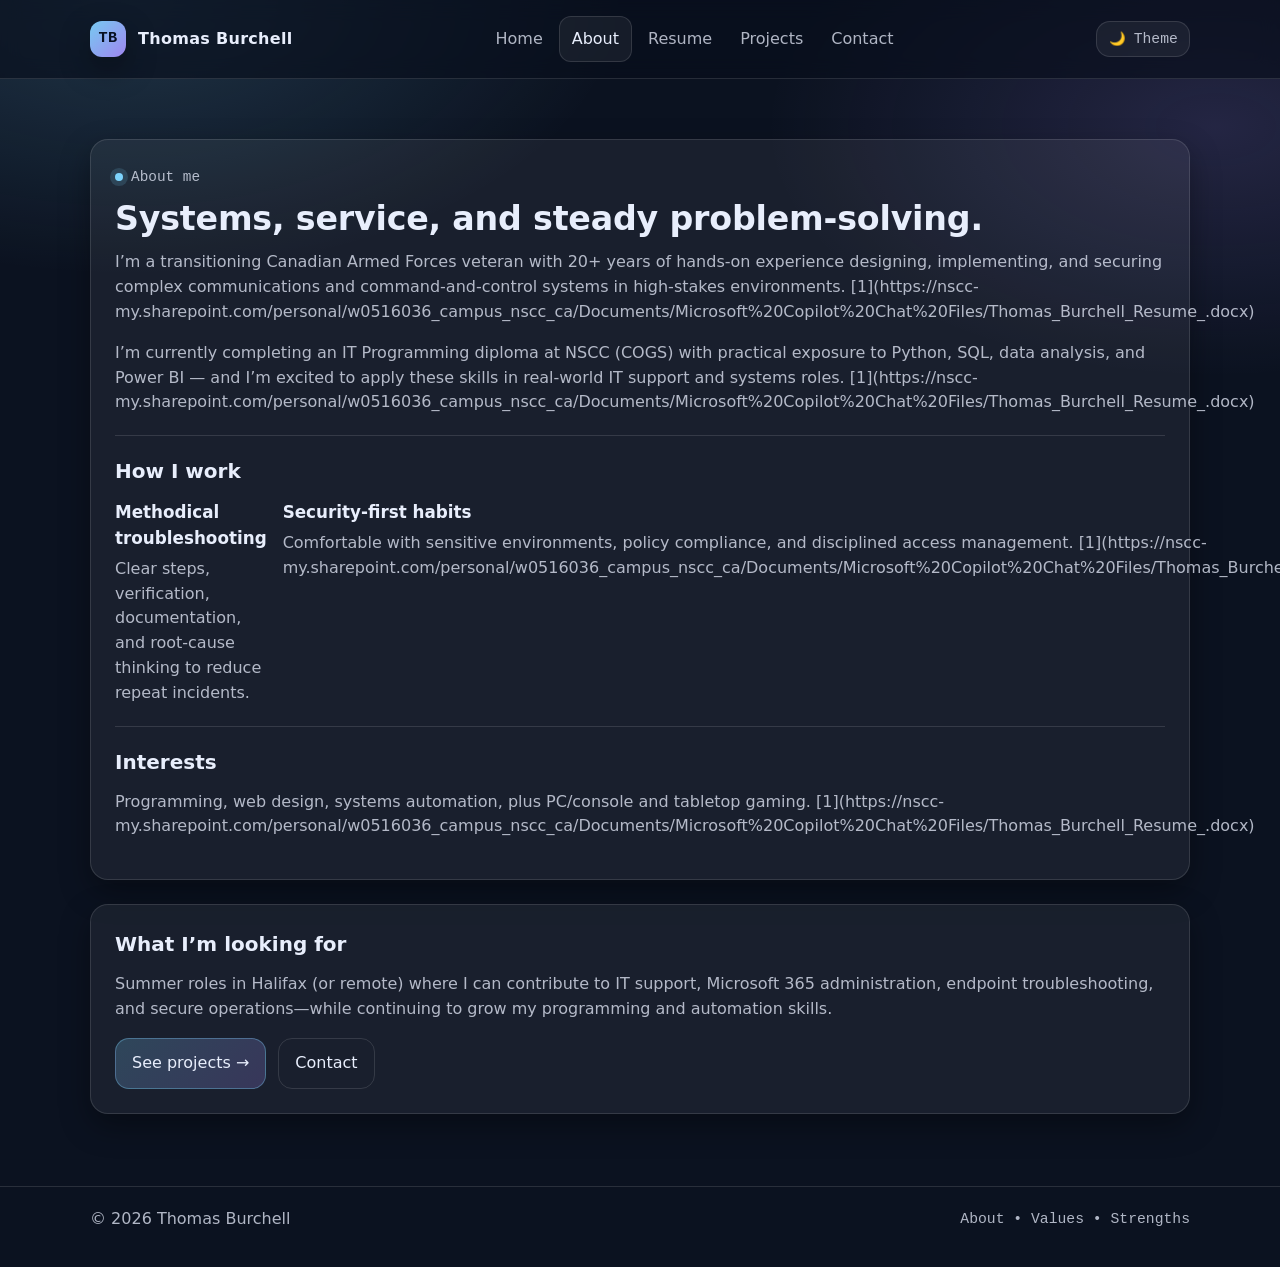
==== about.html @ 53259002 "Add files via upload" ====
<!doctype html>
<html lang="en" data-theme="dark">
<head>
  <meta charset="utf-8" />
  <meta name="viewport" content="width=device-width,initial-scale=1" />
  <title>About | Thomas Burchell</title>
  <meta name="description" content="About Thomas Burchell — military communications, systems integration, and IT programming." />
  <link rel="stylesheet" href="assets/css/styles.css" />
  <script defer src="assets/js/main.js"></script>
</head>

<body>
<a class="skip-link" href="#main">Skip to content</a>

<header class="site-header">
  <div class="container">
    <div class="navbar">
      <a class="brand" href="index.html">
        <span class="brand-badge">TB</span>
        <span>Thomas Burchell</span>
      </a>

      <nav class="nav-links" aria-label="Primary">
        <a href="index.html">Home</a>
        <a href="about.html" aria-current="page">About</a>
        <a href="resume.html">Resume</a>
        <a href="projects.html">Projects</a>
        <a href="contact.html">Contact</a>
      </nav>

      <div class="nav-actions">
        <button class="icon-btn" data-theme-toggle type="button" aria-label="Toggle theme">
          <span aria-hidden="true">🌙</span><span class="mini">Theme</span>
        </button>
        <button class="icon-btn hamburger" data-menu-toggle type="button" aria-expanded="false" aria-label="Open menu">
          ☰
        </button>
      </div>
    </div>

    <div class="mobile-menu" data-mobile-menu>
      <a href="index.html">Home</a>
      <a href="about.html" aria-current="page">About</a>
      <a href="resume.html">Resume</a>
      <a href="projects.html">Projects</a>
      <a href="contact.html">Contact</a>
    </div>
  </div>
</header>

<main id="main" class="container">
  <section class="card card-pad reveal">
    <div class="kicker"><span class="dot" aria-hidden="true"></span>About me</div>
    <h1>Systems, service, and steady problem‑solving.</h1>

    <p>
      I’m a transitioning Canadian Armed Forces veteran with 20+ years of hands‑on experience designing, implementing,
      and securing complex communications and command‑and‑control systems in high‑stakes environments. [1](https://nscc-my.sharepoint.com/personal/w0516036_campus_nscc_ca/Documents/Microsoft%20Copilot%20Chat%20Files/Thomas_Burchell_Resume_.docx)
    </p>

    <p>
      I’m currently completing an IT Programming diploma at NSCC (COGS) with practical exposure to Python, SQL,
      data analysis, and Power BI — and I’m excited to apply these skills in real-world IT support and systems roles. [1](https://nscc-my.sharepoint.com/personal/w0516036_campus_nscc_ca/Documents/Microsoft%20Copilot%20Chat%20Files/Thomas_Burchell_Resume_.docx)
    </p>

    <div class="hr"></div>

    <h2>How I work</h2>
    <div class="grid">
      <div class="feature">
        <h3>Methodical troubleshooting</h3>
        <p>Clear steps, verification, documentation, and root-cause thinking to reduce repeat incidents.</p>
      </div>
      <div class="feature">
        <h3>Security-first habits</h3>
        <p>Comfortable with sensitive environments, policy compliance, and disciplined access management. [1](https://nscc-my.sharepoint.com/personal/w0516036_campus_nscc_ca/Documents/Microsoft%20Copilot%20Chat%20Files/Thomas_Burchell_Resume_.docx)</p>
      </div>
      <div class="feature">
        <h3>User-centered communication</h3>
        <p>Plain-language explanations, expectations, and follow-through to build trust.</p>
      </div>
    </div>

    <div class="hr"></div>

    <h2>Interests</h2>
    <p>Programming, web design, systems automation, plus PC/console and tabletop gaming. [1](https://nscc-my.sharepoint.com/personal/w0516036_campus_nscc_ca/Documents/Microsoft%20Copilot%20Chat%20Files/Thomas_Burchell_Resume_.docx)</p>
  </section>

  <section class="card card-pad reveal">
    <h2>What I’m looking for</h2>
    <p>
      Summer roles in Halifax (or remote) where I can contribute to IT support, Microsoft 365 administration,
      endpoint troubleshooting, and secure operations—while continuing to grow my programming and automation skills.
    </p>
    <div class="btn-row">
      <a class="btn primary" href="projects.html">See projects →</a>
      <a class="btn" href="contact.html">Contact</a>
    </div>
  </section>
</main>

<footer class="site-footer">
  <div class="container">
    <div class="footer-row">
      <span>© <span data-year></span> Thomas Burchell</span>
      <span class="mini">About • Values • Strengths</span>
    </div>
  </div>
</footer>
</body>
</html>
---- assets/css/styles.css ----
/* =========================
   Thomas Burchell Portfolio
   Minimal / Professional
   ========================= */

:root{
  --bg: #0b1220;
  --card: rgba(255,255,255,0.06);
  --text: #e8eefc;
  --muted: rgba(232,238,252,0.75);
  --brand: #7dd3fc; /* sky */
  --brand2: #a78bfa; /* violet */
  --border: rgba(255,255,255,0.12);
  --shadow: 0 12px 30px rgba(0,0,0,0.35);
  --radius: 18px;
  --max: 1100px;
  --mono: ui-monospace, SFMono-Regular, Menlo, Monaco, Consolas, "Liberation Mono", "Courier New", monospace;
  --sans: ui-sans-serif, system-ui, -apple-system, Segoe UI, Roboto, Helvetica, Arial, "Apple Color Emoji","Segoe UI Emoji";
}

:root[data-theme="light"]{
  --bg: #f6f7fb;
  --card: rgba(20, 32, 54, 0.04);
  --text: #0b1220;
  --muted: rgba(11,18,32,0.7);
  --brand: #0284c7;
  --brand2: #6d28d9;
  --border: rgba(11,18,32,0.12);
  --shadow: 0 12px 30px rgba(11,18,32,0.12);
}

*{ box-sizing: border-box; }
html{ scroll-behavior: smooth; }
body{
  margin: 0;
  font-family: var(--sans);
  color: var(--text);
  background:
    radial-gradient(900px 500px at 10% 0%, rgba(125,211,252,0.18), transparent 55%),
    radial-gradient(900px 500px at 95% 10%, rgba(167,139,250,0.16), transparent 50%),
    var(--bg);
  line-height: 1.55;
}

/* Layout */
.container{
  width: min(var(--max), calc(100% - 2rem));
  margin: 0 auto;
}
main{ padding: 2.25rem 0 3rem; }
section{ margin: 1.5rem 0; }

a{ color: inherit; text-decoration: none; }
a:hover{ text-decoration: underline; text-underline-offset: 4px; }

.skip-link{
  position: absolute;
  left: -999px; top: 0;
  padding: .75rem 1rem;
  background: var(--brand);
  color: #001018;
  border-radius: 12px;
  z-index: 9999;
}
.skip-link:focus{ left: 1rem; top: 1rem; }

/* Header / Nav */
.site-header{
  position: sticky;
  top: 0;
  z-index: 50;
  border-bottom: 1px solid var(--border);
  background: rgba(9, 14, 28, 0.65);
  backdrop-filter: blur(10px);
}
:root[data-theme="light"] .site-header{
  background: rgba(246,247,251,0.72);
}

.navbar{
  display:flex;
  align-items:center;
  justify-content:space-between;
  padding: 1rem 0;
  gap: 1rem;
}
.brand{
  display:flex;
  align-items:center;
  gap:.75rem;
  font-weight: 750;
  letter-spacing: 0.3px;
}
.brand-badge{
  width: 36px; height: 36px;
  border-radius: 12px;
  display:grid; place-items:center;
  background: linear-gradient(135deg, rgba(125,211,252,0.95), rgba(167,139,250,0.95));
  color: #071022;
  box-shadow: var(--shadow);
  font-family: var(--mono);
  font-size: .95rem;
}

.nav-actions{
  display:flex;
  align-items:center;
  gap:.5rem;
}

.nav-links{
  display:flex;
  align-items:center;
  gap: .25rem;
  flex-wrap: wrap;
}
.nav-links a{
  padding: .6rem .75rem;
  border-radius: 12px;
  color: var(--muted);
}
.nav-links a[aria-current="page"]{
  color: var(--text);
  background: var(--card);
  border: 1px solid var(--border);
  text-decoration: none;
}

.icon-btn{
  border: 1px solid var(--border);
  background: var(--card);
  color: var(--text);
  padding: .55rem .7rem;
  border-radius: 14px;
  cursor: pointer;
  display:flex;
  align-items:center;
  gap:.5rem;
}
.icon-btn:hover{ filter: brightness(1.06); }
.icon-btn:focus{ outline: 2px solid var(--brand); outline-offset: 2px; }

.hamburger{
  display:none;
  padding:.55rem .7rem;
}

.mobile-menu{
  display:none;
  padding: 0 0 1rem;
}
.mobile-menu a{
  display:block;
  padding: .8rem 0;
  color: var(--muted);
  border-top: 1px dashed var(--border);
}
.mobile-menu a[aria-current="page"]{ color: var(--text); }

/* Hero */
.hero{
  display:grid;
  grid-template-columns: 1.2fr 0.8fr;
  gap: 1.5rem;
  align-items: start;
  margin-top: 1.25rem;
}
@media (max-width: 900px){
  .hero{ grid-template-columns: 1fr; }
}
.card{
  border: 1px solid var(--border);
  background: var(--card);
  border-radius: var(--radius);
  box-shadow: var(--shadow);
}
.card-pad{ padding: 1.5rem; }

.kicker{
  display:inline-flex;
  gap:.5rem;
  align-items:center;
  color: var(--muted);
  font-family: var(--mono);
  font-size: .9rem;
  margin-bottom: .75rem;
}
.kicker .dot{
  width: 8px; height: 8px;
  border-radius: 999px;
  background: var(--brand);
  box-shadow: 0 0 0 5px rgba(125,211,252,0.15);
}

h1{
  margin: 0 0 .75rem;
  font-size: clamp(1.8rem, 2.6vw, 2.6rem);
  line-height: 1.15;
  letter-spacing: -0.2px;
}
h2{
  margin: 0 0 .75rem;
  font-size: 1.25rem;
}
p{ margin: 0 0 1rem; color: var(--muted); }

.btn-row{
  display:flex;
  flex-wrap: wrap;
  gap:.75rem;
  margin-top: 1rem;
}
.btn{
  display:inline-flex;
  align-items:center;
  gap:.5rem;
  padding: .75rem 1rem;
  border-radius: 14px;
  border: 1px solid var(--border);
  background: transparent;
  color: var(--text);
}
.btn.primary{
  background: linear-gradient(135deg, rgba(125,211,252,0.22), rgba(167,139,250,0.22));
  border-color: rgba(125,211,252,0.35);
}
.btn:hover{ filter: brightness(1.07); text-decoration: none; }
.btn:focus{ outline: 2px solid var(--brand); outline-offset: 2px; }

.pills{
  display:flex;
  flex-wrap: wrap;
  gap:.5rem;
  margin-top: 1rem;
}
.pill{
  padding: .35rem .65rem;
  border-radius: 999px;
  border: 1px solid var(--border);
  background: rgba(0,0,0,0.10);
  color: var(--muted);
  font-size: .9rem;
}
:root[data-theme="light"] .pill{ background: rgba(11,18,32,0.04); }

/* Lists / feature grid */
.grid{
  display:grid;
  grid-template-columns: repeat(3, 1fr);
  gap: 1rem;
}
@media (max-width: 900px){
  .grid{ grid-template-columns: 1fr; }
}
.feature h3{
  margin: 0 0 .35rem;
  font-size: 1.05rem;
}
.feature p{ margin: 0; }

.hr{
  height:1px;
  background: var(--border);
  margin: 1.25rem 0;
}

/* Resume */
.resume-header{
  display:flex;
  flex-wrap: wrap;
  justify-content: space-between;
  gap: 1rem;
  align-items: flex-start;
}
.mini{
  color: var(--muted);
  font-family: var(--mono);
  font-size: .92rem;
}
.timeline{
  display:grid;
  gap: 1rem;
  margin-top: 1rem;
}
.item{
  padding: 1rem;
  border: 1px solid var(--border);
  border-radius: 16px;
  background: rgba(0,0,0,0.08);
}
:root[data-theme="light"] .item{ background: rgba(11,18,32,0.03); }
.item .top{
  display:flex;
  flex-wrap: wrap;
  justify-content: space-between;
  gap:.75rem;
  align-items: baseline;
}
.item .role{ font-weight: 700; }
.item .org{ color: var(--muted); }
.item ul{
  margin: .65rem 0 0 1.2rem;
  color: var(--muted);
}
.item li{ margin: .3rem 0; }

.kv{
  display:grid;
  grid-template-columns: 1fr 1fr;
  gap: 1rem;
}
@media (max-width: 900px){
  .kv{ grid-template-columns: 1fr; }
}

.taglist{
  display:flex;
  flex-wrap:wrap;
  gap:.5rem;
}
.tag{
  border: 1px solid var(--border);
  padding: .35rem .6rem;
  border-radius: 999px;
  color: var(--muted);
  font-size: .9rem;
}

/* Projects */
.filters{
  display:flex;
  flex-wrap: wrap;
  gap:.5rem;
  margin: .75rem 0 0;
}
.filter{
  border: 1px solid var(--border);
  background: transparent;
  color: var(--muted);
  padding: .5rem .75rem;
  border-radius: 999px;
  cursor:pointer;
}
.filter[aria-pressed="true"]{
  color: var(--text);
  border-color: rgba(125,211,252,0.45);
  background: linear-gradient(135deg, rgba(125,211,252,0.18), rgba(167,139,250,0.18));
}
.project-grid{
  display:grid;
  grid-template-columns: repeat(2, 1fr);
  gap: 1rem;
  margin-top: 1rem;
}
@media (max-width: 900px){
  .project-grid{ grid-template-columns: 1fr; }
}
.project h3{ margin: 0 0 .4rem; }
.project .meta{
  display:flex;
  flex-wrap: wrap;
  gap:.5rem;
  margin-top: .75rem;
}

/* Contact */
.contact-grid{
  display:grid;
  grid-template-columns: 1fr 1fr;
  gap: 1rem;
}
@media (max-width: 900px){
  .contact-grid{ grid-template-columns: 1fr; }
}
.field{
  display:grid;
  gap:.35rem;
  margin-bottom: .8rem;
}
label{ color: var(--muted); font-size: .95rem; }
input, textarea{
  width: 100%;
  padding: .75rem .85rem;
  border-radius: 14px;
  border: 1px solid var(--border);
  background: rgba(0,0,0,0.10);
  color: var(--text);
  font: inherit;
}
:root[data-theme="light"] input,
:root[data-theme="light"] textarea{
  background: rgba(11,18,32,0.03);
}
textarea{ min-height: 130px; resize: vertical; }

.notice{
  color: var(--muted);
  font-size: .95rem;
  margin-top: .5rem;
}

/* Footer */
.site-footer{
  border-top: 1px solid var(--border);
  padding: 1.25rem 0 2.25rem;
  color: var(--muted);
}
.footer-row{
  display:flex;
  flex-wrap: wrap;
  gap: 1rem;
  justify-content: space-between;
  align-items: center;
}

/* Subtle reveal animation */
.reveal{
  opacity: 0;
  transform: translateY(10px);
  transition: opacity .6s ease, transform .6s ease;
}
.reveal.is-visible{
  opacity: 1;
  transform: translateY(0);
}

/* Print styles for resume */
@media print{
  .site-header, .site-footer, .btn-row, .filters, .icon-btn, .hamburger, .mobile-menu{
    display: none !important;
  }
  body{ background: white; color: #0b1220; }
  .card{ box-shadow: none; border: 1px solid #ddd; }
  a{ text-decoration: none; color: #0b1220; }
}
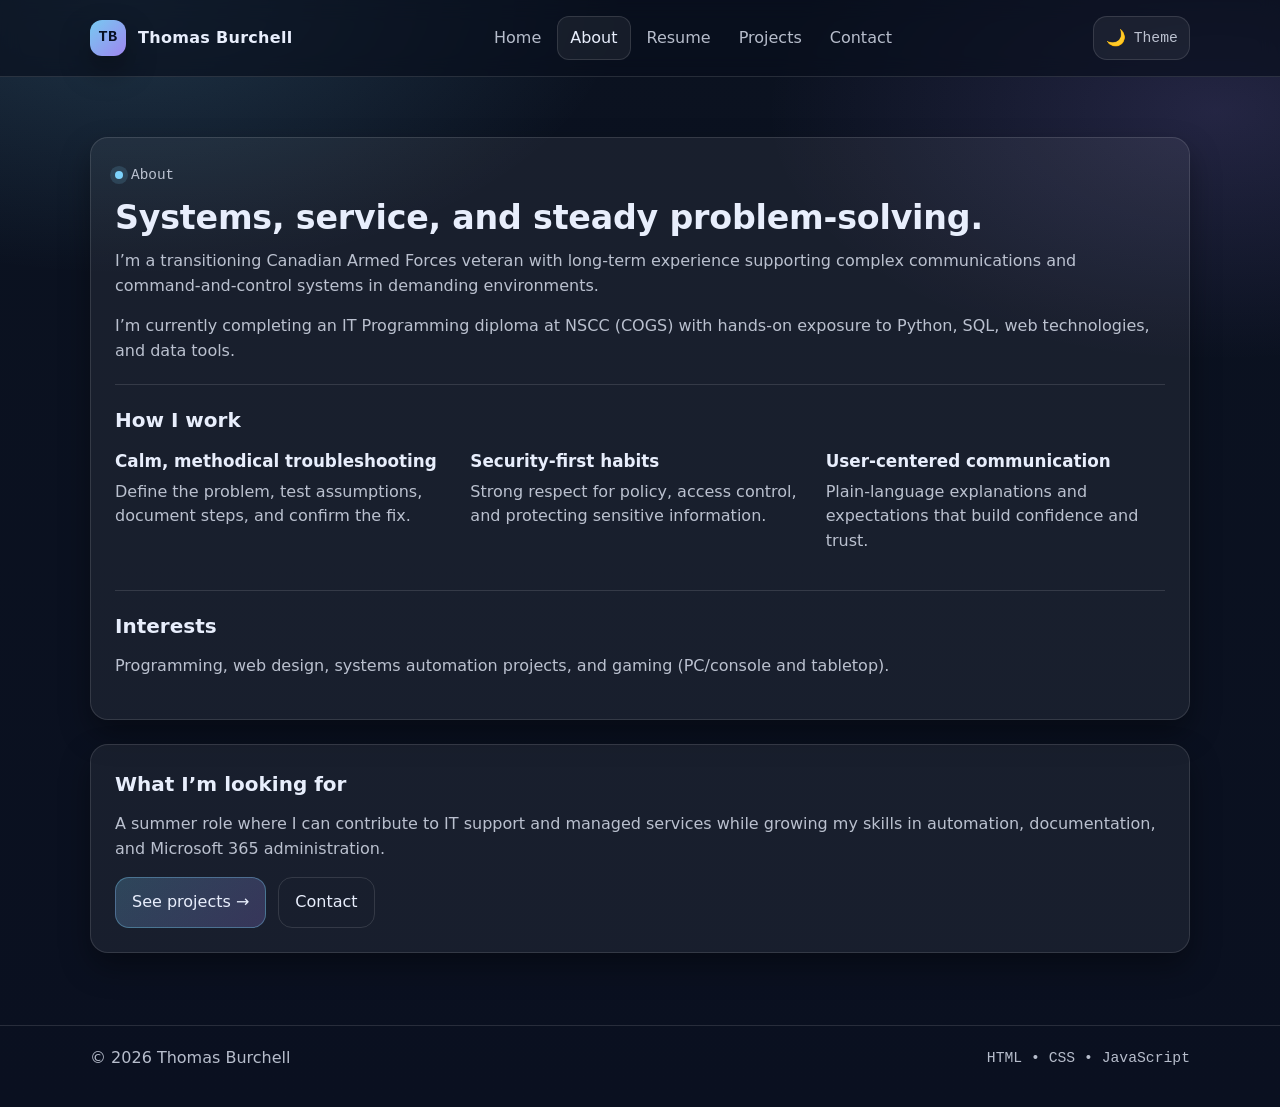
==== commit 059d1c87: "Add files via upload" ====
--- a/about.html
+++ b/about.html
@@ -1,113 +1,108 @@
-
-<!doctype html>
-<html lang="en" data-theme="dark">
-<head>
-  <meta charset="utf-8" />
-  <meta name="viewport" content="width=device-width,initial-scale=1" />
-  <title>About | Thomas Burchell</title>
-  <meta name="description" content="About Thomas Burchell — military communications, systems integration, and IT programming." />
-  <link rel="stylesheet" href="assets/css/styles.css" />
-  <script defer src="assets/js/main.js"></script>
-</head>
-
-<body>
-<a class="skip-link" href="#main">Skip to content</a>
-
-<header class="site-header">
-  <div class="container">
-    <div class="navbar">
-      <a class="brand" href="index.html">
-        <span class="brand-badge">TB</span>
-        <span>Thomas Burchell</span>
-      </a>
-
-      <nav class="nav-links" aria-label="Primary">
-        <a href="index.html">Home</a>
-        <a href="about.html" aria-current="page">About</a>
-        <a href="resume.html">Resume</a>
-        <a href="projects.html">Projects</a>
-        <a href="contact.html">Contact</a>
-      </nav>
-
-      <div class="nav-actions">
-        <button class="icon-btn" data-theme-toggle type="button" aria-label="Toggle theme">
-          <span aria-hidden="true">🌙</span><span class="mini">Theme</span>
-        </button>
-        <button class="icon-btn hamburger" data-menu-toggle type="button" aria-expanded="false" aria-label="Open menu">
-          ☰
-        </button>
-      </div>
-    </div>
-
-    <div class="mobile-menu" data-mobile-menu>
-      <a href="index.html">Home</a>
-      <a href="about.html" aria-current="page">About</a>
-      <a href="resume.html">Resume</a>
-      <a href="projects.html">Projects</a>
-      <a href="contact.html">Contact</a>
-    </div>
-  </div>
-</header>
-
-<main id="main" class="container">
-  <section class="card card-pad reveal">
-    <div class="kicker"><span class="dot" aria-hidden="true"></span>About me</div>
-    <h1>Systems, service, and steady problem‑solving.</h1>
-
-    <p>
-      I’m a transitioning Canadian Armed Forces veteran with 20+ years of hands‑on experience designing, implementing,
-      and securing complex communications and command‑and‑control systems in high‑stakes environments. [1](https://nscc-my.sharepoint.com/personal/w0516036_campus_nscc_ca/Documents/Microsoft%20Copilot%20Chat%20Files/Thomas_Burchell_Resume_.docx)
-    </p>
-
-    <p>
-      I’m currently completing an IT Programming diploma at NSCC (COGS) with practical exposure to Python, SQL,
-      data analysis, and Power BI — and I’m excited to apply these skills in real-world IT support and systems roles. [1](https://nscc-my.sharepoint.com/personal/w0516036_campus_nscc_ca/Documents/Microsoft%20Copilot%20Chat%20Files/Thomas_Burchell_Resume_.docx)
-    </p>
-
-    <div class="hr"></div>
-
-    <h2>How I work</h2>
-    <div class="grid">
-      <div class="feature">
-        <h3>Methodical troubleshooting</h3>
-        <p>Clear steps, verification, documentation, and root-cause thinking to reduce repeat incidents.</p>
-      </div>
-      <div class="feature">
-        <h3>Security-first habits</h3>
-        <p>Comfortable with sensitive environments, policy compliance, and disciplined access management. [1](https://nscc-my.sharepoint.com/personal/w0516036_campus_nscc_ca/Documents/Microsoft%20Copilot%20Chat%20Files/Thomas_Burchell_Resume_.docx)</p>
-      </div>
-      <div class="feature">
-        <h3>User-centered communication</h3>
-        <p>Plain-language explanations, expectations, and follow-through to build trust.</p>
-      </div>
-    </div>
-
-    <div class="hr"></div>
-
-    <h2>Interests</h2>
-    <p>Programming, web design, systems automation, plus PC/console and tabletop gaming. [1](https://nscc-my.sharepoint.com/personal/w0516036_campus_nscc_ca/Documents/Microsoft%20Copilot%20Chat%20Files/Thomas_Burchell_Resume_.docx)</p>
-  </section>
-
-  <section class="card card-pad reveal">
-    <h2>What I’m looking for</h2>
-    <p>
-      Summer roles in Halifax (or remote) where I can contribute to IT support, Microsoft 365 administration,
-      endpoint troubleshooting, and secure operations—while continuing to grow my programming and automation skills.
-    </p>
-    <div class="btn-row">
-      <a class="btn primary" href="projects.html">See projects →</a>
-      <a class="btn" href="contact.html">Contact</a>
-    </div>
-  </section>
-</main>
-
-<footer class="site-footer">
-  <div class="container">
-    <div class="footer-row">
-      <span>© <span data-year></span> Thomas Burchell</span>
-      <span class="mini">About • Values • Strengths</span>
-    </div>
-  </div>
-</footer>
-</body>
-</html>
+<!doctype html>
+<html lang="en" data-theme="dark">
+<head>
+  <meta charset="utf-8" />
+  <meta name="viewport" content="width=device-width,initial-scale=1" />
+  <title>About | Thomas Burchell</title>
+  <meta name="description" content="About Thomas Burchell — background, strengths, and interests." />
+  <link rel="stylesheet" href="assets/css/styles.css" />
+  <script defer src="assets/js/main.js"></script>
+</head>
+<body>
+  <a class="skip-link" href="#main">Skip to content</a>
+<header class="site-header">
+  <div class="container">
+    <div class="navbar">
+      <a class="brand" href="index.html" aria-label="Go to home">
+        <span class="brand-badge">TB</span>
+        <span>Thomas Burchell</span>
+      </a>
+
+      <nav class="nav-links" aria-label="Primary">
+        <a data-nav href="index.html">Home</a>
+        <a data-nav href="about.html">About</a>
+        <a data-nav href="resume.html">Resume</a>
+        <a data-nav href="projects.html">Projects</a>
+        <a data-nav href="contact.html">Contact</a>
+      </nav>
+
+      <div class="nav-actions">
+        <button class="icon-btn" data-theme-toggle type="button" aria-label="Toggle theme">
+          <span data-theme-icon aria-hidden="true">🌙</span><span class="mini">Theme</span>
+        </button>
+        <button class="icon-btn hamburger" data-menu-toggle type="button" aria-expanded="false" aria-label="Open menu">☰</button>
+      </div>
+    </div>
+
+    <div class="mobile-menu" data-mobile-menu>
+      <a data-nav href="index.html">Home</a>
+      <a data-nav href="about.html">About</a>
+      <a data-nav href="resume.html">Resume</a>
+      <a data-nav href="projects.html">Projects</a>
+      <a data-nav href="contact.html">Contact</a>
+    </div>
+  </div>
+</header>
+
+<main id="main" class="container">
+  <section class="card card-pad reveal">
+    <div class="kicker"><span class="dot" aria-hidden="true"></span>About</div>
+    <h1>Systems, service, and steady problem‑solving.</h1>
+
+    <p>
+      I’m a transitioning Canadian Armed Forces veteran with long-term experience supporting complex communications
+      and command-and-control systems in demanding environments.
+    </p>
+
+    <p>
+      I’m currently completing an IT Programming diploma at NSCC (COGS) with hands-on exposure to Python, SQL,
+      web technologies, and data tools.
+    </p>
+
+    <div class="hr"></div>
+
+    <h2>How I work</h2>
+    <div class="grid">
+      <div>
+        <h3>Calm, methodical troubleshooting</h3>
+        <p>Define the problem, test assumptions, document steps, and confirm the fix.</p>
+      </div>
+      <div>
+        <h3>Security-first habits</h3>
+        <p>Strong respect for policy, access control, and protecting sensitive information.</p>
+      </div>
+      <div>
+        <h3>User-centered communication</h3>
+        <p>Plain-language explanations and expectations that build confidence and trust.</p>
+      </div>
+    </div>
+
+    <div class="hr"></div>
+
+    <h2>Interests</h2>
+    <p>Programming, web design, systems automation projects, and gaming (PC/console and tabletop).</p>
+  </section>
+
+  <section class="card card-pad reveal">
+    <h2>What I’m looking for</h2>
+    <p>
+      A summer role where I can contribute to IT support and managed services while growing my skills in automation,
+      documentation, and Microsoft 365 administration.
+    </p>
+    <div class="btn-row">
+      <a class="btn primary" href="projects.html">See projects →</a>
+      <a class="btn" href="contact.html">Contact</a>
+    </div>
+  </section>
+</main>
+
+<footer class="site-footer">
+  <div class="container">
+    <div class="footer-row">
+      <span>© <span data-year></span> Thomas Burchell</span>
+      <span class="mini">HTML • CSS • JavaScript</span>
+    </div>
+  </div>
+</footer>
+</body>
+</html>
--- a/assets/css/styles.css
+++ b/assets/css/styles.css
@@ -1,436 +1,329 @@
-
-/* =========================
-   Thomas Burchell Portfolio
-   Minimal / Professional
-   ========================= */
-
-:root{
-  --bg: #0b1220;
-  --card: rgba(255,255,255,0.06);
-  --text: #e8eefc;
-  --muted: rgba(232,238,252,0.75);
-  --brand: #7dd3fc; /* sky */
-  --brand2: #a78bfa; /* violet */
-  --border: rgba(255,255,255,0.12);
-  --shadow: 0 12px 30px rgba(0,0,0,0.35);
-  --radius: 18px;
-  --max: 1100px;
-  --mono: ui-monospace, SFMono-Regular, Menlo, Monaco, Consolas, "Liberation Mono", "Courier New", monospace;
-  --sans: ui-sans-serif, system-ui, -apple-system, Segoe UI, Roboto, Helvetica, Arial, "Apple Color Emoji","Segoe UI Emoji";
-}
-
-:root[data-theme="light"]{
-  --bg: #f6f7fb;
-  --card: rgba(20, 32, 54, 0.04);
-  --text: #0b1220;
-  --muted: rgba(11,18,32,0.7);
-  --brand: #0284c7;
-  --brand2: #6d28d9;
-  --border: rgba(11,18,32,0.12);
-  --shadow: 0 12px 30px rgba(11,18,32,0.12);
-}
-
-*{ box-sizing: border-box; }
-html{ scroll-behavior: smooth; }
-body{
-  margin: 0;
-  font-family: var(--sans);
-  color: var(--text);
-  background:
-    radial-gradient(900px 500px at 10% 0%, rgba(125,211,252,0.18), transparent 55%),
-    radial-gradient(900px 500px at 95% 10%, rgba(167,139,250,0.16), transparent 50%),
-    var(--bg);
-  line-height: 1.55;
-}
-
-/* Layout */
-.container{
-  width: min(var(--max), calc(100% - 2rem));
-  margin: 0 auto;
-}
-main{ padding: 2.25rem 0 3rem; }
-section{ margin: 1.5rem 0; }
-
-a{ color: inherit; text-decoration: none; }
-a:hover{ text-decoration: underline; text-underline-offset: 4px; }
-
-.skip-link{
-  position: absolute;
-  left: -999px; top: 0;
-  padding: .75rem 1rem;
-  background: var(--brand);
-  color: #001018;
-  border-radius: 12px;
-  z-index: 9999;
-}
-.skip-link:focus{ left: 1rem; top: 1rem; }
-
-/* Header / Nav */
-.site-header{
-  position: sticky;
-  top: 0;
-  z-index: 50;
-  border-bottom: 1px solid var(--border);
-  background: rgba(9, 14, 28, 0.65);
-  backdrop-filter: blur(10px);
-}
-:root[data-theme="light"] .site-header{
-  background: rgba(246,247,251,0.72);
-}
-
-.navbar{
-  display:flex;
-  align-items:center;
-  justify-content:space-between;
-  padding: 1rem 0;
-  gap: 1rem;
-}
-.brand{
-  display:flex;
-  align-items:center;
-  gap:.75rem;
-  font-weight: 750;
-  letter-spacing: 0.3px;
-}
-.brand-badge{
-  width: 36px; height: 36px;
-  border-radius: 12px;
-  display:grid; place-items:center;
-  background: linear-gradient(135deg, rgba(125,211,252,0.95), rgba(167,139,250,0.95));
-  color: #071022;
-  box-shadow: var(--shadow);
-  font-family: var(--mono);
-  font-size: .95rem;
-}
-
-.nav-actions{
-  display:flex;
-  align-items:center;
-  gap:.5rem;
-}
-
-.nav-links{
-  display:flex;
-  align-items:center;
-  gap: .25rem;
-  flex-wrap: wrap;
-}
-.nav-links a{
-  padding: .6rem .75rem;
-  border-radius: 12px;
-  color: var(--muted);
-}
-.nav-links a[aria-current="page"]{
-  color: var(--text);
-  background: var(--card);
-  border: 1px solid var(--border);
-  text-decoration: none;
-}
-
-.icon-btn{
-  border: 1px solid var(--border);
-  background: var(--card);
-  color: var(--text);
-  padding: .55rem .7rem;
-  border-radius: 14px;
-  cursor: pointer;
-  display:flex;
-  align-items:center;
-  gap:.5rem;
-}
-.icon-btn:hover{ filter: brightness(1.06); }
-.icon-btn:focus{ outline: 2px solid var(--brand); outline-offset: 2px; }
-
-.hamburger{
-  display:none;
-  padding:.55rem .7rem;
-}
-
-.mobile-menu{
-  display:none;
-  padding: 0 0 1rem;
-}
-.mobile-menu a{
-  display:block;
-  padding: .8rem 0;
-  color: var(--muted);
-  border-top: 1px dashed var(--border);
-}
-.mobile-menu a[aria-current="page"]{ color: var(--text); }
-
-/* Hero */
-.hero{
-  display:grid;
-  grid-template-columns: 1.2fr 0.8fr;
-  gap: 1.5rem;
-  align-items: start;
-  margin-top: 1.25rem;
-}
-@media (max-width: 900px){
-  .hero{ grid-template-columns: 1fr; }
-}
-.card{
-  border: 1px solid var(--border);
-  background: var(--card);
-  border-radius: var(--radius);
-  box-shadow: var(--shadow);
-}
-.card-pad{ padding: 1.5rem; }
-
-.kicker{
-  display:inline-flex;
-  gap:.5rem;
-  align-items:center;
-  color: var(--muted);
-  font-family: var(--mono);
-  font-size: .9rem;
-  margin-bottom: .75rem;
-}
-.kicker .dot{
-  width: 8px; height: 8px;
-  border-radius: 999px;
-  background: var(--brand);
-  box-shadow: 0 0 0 5px rgba(125,211,252,0.15);
-}
-
-h1{
-  margin: 0 0 .75rem;
-  font-size: clamp(1.8rem, 2.6vw, 2.6rem);
-  line-height: 1.15;
-  letter-spacing: -0.2px;
-}
-h2{
-  margin: 0 0 .75rem;
-  font-size: 1.25rem;
-}
-p{ margin: 0 0 1rem; color: var(--muted); }
-
-.btn-row{
-  display:flex;
-  flex-wrap: wrap;
-  gap:.75rem;
-  margin-top: 1rem;
-}
-.btn{
-  display:inline-flex;
-  align-items:center;
-  gap:.5rem;
-  padding: .75rem 1rem;
-  border-radius: 14px;
-  border: 1px solid var(--border);
-  background: transparent;
-  color: var(--text);
-}
-.btn.primary{
-  background: linear-gradient(135deg, rgba(125,211,252,0.22), rgba(167,139,250,0.22));
-  border-color: rgba(125,211,252,0.35);
-}
-.btn:hover{ filter: brightness(1.07); text-decoration: none; }
-.btn:focus{ outline: 2px solid var(--brand); outline-offset: 2px; }
-
-.pills{
-  display:flex;
-  flex-wrap: wrap;
-  gap:.5rem;
-  margin-top: 1rem;
-}
-.pill{
-  padding: .35rem .65rem;
-  border-radius: 999px;
-  border: 1px solid var(--border);
-  background: rgba(0,0,0,0.10);
-  color: var(--muted);
-  font-size: .9rem;
-}
-:root[data-theme="light"] .pill{ background: rgba(11,18,32,0.04); }
-
-/* Lists / feature grid */
-.grid{
-  display:grid;
-  grid-template-columns: repeat(3, 1fr);
-  gap: 1rem;
-}
-@media (max-width: 900px){
-  .grid{ grid-template-columns: 1fr; }
-}
-.feature h3{
-  margin: 0 0 .35rem;
-  font-size: 1.05rem;
-}
-.feature p{ margin: 0; }
-
-.hr{
-  height:1px;
-  background: var(--border);
-  margin: 1.25rem 0;
-}
-
-/* Resume */
-.resume-header{
-  display:flex;
-  flex-wrap: wrap;
-  justify-content: space-between;
-  gap: 1rem;
-  align-items: flex-start;
-}
-.mini{
-  color: var(--muted);
-  font-family: var(--mono);
-  font-size: .92rem;
-}
-.timeline{
-  display:grid;
-  gap: 1rem;
-  margin-top: 1rem;
-}
-.item{
-  padding: 1rem;
-  border: 1px solid var(--border);
-  border-radius: 16px;
-  background: rgba(0,0,0,0.08);
-}
-:root[data-theme="light"] .item{ background: rgba(11,18,32,0.03); }
-.item .top{
-  display:flex;
-  flex-wrap: wrap;
-  justify-content: space-between;
-  gap:.75rem;
-  align-items: baseline;
-}
-.item .role{ font-weight: 700; }
-.item .org{ color: var(--muted); }
-.item ul{
-  margin: .65rem 0 0 1.2rem;
-  color: var(--muted);
-}
-.item li{ margin: .3rem 0; }
-
-.kv{
-  display:grid;
-  grid-template-columns: 1fr 1fr;
-  gap: 1rem;
-}
-@media (max-width: 900px){
-  .kv{ grid-template-columns: 1fr; }
-}
-
-.taglist{
-  display:flex;
-  flex-wrap:wrap;
-  gap:.5rem;
-}
-.tag{
-  border: 1px solid var(--border);
-  padding: .35rem .6rem;
-  border-radius: 999px;
-  color: var(--muted);
-  font-size: .9rem;
-}
-
-/* Projects */
-.filters{
-  display:flex;
-  flex-wrap: wrap;
-  gap:.5rem;
-  margin: .75rem 0 0;
-}
-.filter{
-  border: 1px solid var(--border);
-  background: transparent;
-  color: var(--muted);
-  padding: .5rem .75rem;
-  border-radius: 999px;
-  cursor:pointer;
-}
-.filter[aria-pressed="true"]{
-  color: var(--text);
-  border-color: rgba(125,211,252,0.45);
-  background: linear-gradient(135deg, rgba(125,211,252,0.18), rgba(167,139,250,0.18));
-}
-.project-grid{
-  display:grid;
-  grid-template-columns: repeat(2, 1fr);
-  gap: 1rem;
-  margin-top: 1rem;
-}
-@media (max-width: 900px){
-  .project-grid{ grid-template-columns: 1fr; }
-}
-.project h3{ margin: 0 0 .4rem; }
-.project .meta{
-  display:flex;
-  flex-wrap: wrap;
-  gap:.5rem;
-  margin-top: .75rem;
-}
-
-/* Contact */
-.contact-grid{
-  display:grid;
-  grid-template-columns: 1fr 1fr;
-  gap: 1rem;
-}
-@media (max-width: 900px){
-  .contact-grid{ grid-template-columns: 1fr; }
-}
-.field{
-  display:grid;
-  gap:.35rem;
-  margin-bottom: .8rem;
-}
-label{ color: var(--muted); font-size: .95rem; }
-input, textarea{
-  width: 100%;
-  padding: .75rem .85rem;
-  border-radius: 14px;
-  border: 1px solid var(--border);
-  background: rgba(0,0,0,0.10);
-  color: var(--text);
-  font: inherit;
-}
-:root[data-theme="light"] input,
-:root[data-theme="light"] textarea{
-  background: rgba(11,18,32,0.03);
-}
-textarea{ min-height: 130px; resize: vertical; }
-
-.notice{
-  color: var(--muted);
-  font-size: .95rem;
-  margin-top: .5rem;
-}
-
-/* Footer */
-.site-footer{
-  border-top: 1px solid var(--border);
-  padding: 1.25rem 0 2.25rem;
-  color: var(--muted);
-}
-.footer-row{
-  display:flex;
-  flex-wrap: wrap;
-  gap: 1rem;
-  justify-content: space-between;
-  align-items: center;
-}
-
-/* Subtle reveal animation */
-.reveal{
-  opacity: 0;
-  transform: translateY(10px);
-  transition: opacity .6s ease, transform .6s ease;
-}
-.reveal.is-visible{
-  opacity: 1;
-  transform: translateY(0);
-}
-
-/* Print styles for resume */
-@media print{
-  .site-header, .site-footer, .btn-row, .filters, .icon-btn, .hamburger, .mobile-menu{
-    display: none !important;
-  }
-  body{ background: white; color: #0b1220; }
-  .card{ box-shadow: none; border: 1px solid #ddd; }
-  a{ text-decoration: none; color: #0b1220; }
-}
+/* =====================================
+   Thomas Burchell — Portfolio
+   Clean, sleek, responsive (no horizontal scroll)
+   ===================================== */
+
+:root{
+  --bg: #0b1220;
+  --bg2: #0a1020;
+  --card: rgba(255,255,255,0.06);
+  --text: #e8eefc;
+  --muted: rgba(232,238,252,0.78);
+  --brand: #7dd3fc;   /* sky */
+  --brand2:#a78bfa;   /* violet */
+  --border: rgba(255,255,255,0.12);
+  --shadow: 0 14px 30px rgba(0,0,0,0.35);
+  --radius: 18px;
+  --max: 1100px;
+  --mono: ui-monospace, SFMono-Regular, Menlo, Monaco, Consolas, "Liberation Mono", "Courier New", monospace;
+  --sans: ui-sans-serif, system-ui, -apple-system, Segoe UI, Roboto, Helvetica, Arial, "Apple Color Emoji","Segoe UI Emoji";
+}
+
+:root[data-theme="light"]{
+  --bg: #f6f7fb;
+  --bg2:#ffffff;
+  --card: rgba(20, 32, 54, 0.04);
+  --text: #0b1220;
+  --muted: rgba(11,18,32,0.72);
+  --brand: #0284c7;
+  --brand2:#6d28d9;
+  --border: rgba(11,18,32,0.12);
+  --shadow: 0 14px 30px rgba(11,18,32,0.12);
+}
+
+*{ box-sizing: border-box; }
+html{ scroll-behavior:smooth; }
+body{
+  margin: 0;
+  font-family: var(--sans);
+  color: var(--text);
+  background:
+    radial-gradient(900px 500px at 10% 0%, rgba(125,211,252,0.18), transparent 55%),
+    radial-gradient(900px 500px at 95% 10%, rgba(167,139,250,0.16), transparent 50%),
+    linear-gradient(180deg, var(--bg), var(--bg2));
+  line-height: 1.55;
+  overflow-x: hidden; /* prevents horizontal scroll */
+}
+
+/* Prevent flex/grid children from overflowing */
+img, svg{ max-width: 100%; height: auto; }
+button, input, textarea{ font: inherit; }
+*{ min-width: 0; }
+
+.container{
+  width: min(var(--max), calc(100% - 2rem));
+  margin: 0 auto;
+}
+main{ padding: 2.25rem 0 3rem; }
+section{ margin: 1.5rem 0; }
+
+a{ color: inherit; text-decoration: none; }
+a:hover{ text-decoration: underline; text-underline-offset: 4px; }
+
+.skip-link{
+  position:absolute;
+  left:-999px; top: 0;
+  padding:.75rem 1rem;
+  background: var(--brand);
+  color:#001018;
+  border-radius: 12px;
+  z-index: 9999;
+}
+.skip-link:focus{ left: 1rem; top: 1rem; }
+
+/* Header / Nav */
+.site-header{
+  position: sticky;
+  top: 0;
+  z-index: 50;
+  border-bottom: 1px solid var(--border);
+  background: rgba(9, 14, 28, 0.65);
+  backdrop-filter: blur(10px);
+}
+:root[data-theme="light"] .site-header{ background: rgba(246,247,251,0.78); }
+
+.navbar{
+  display:flex;
+  align-items:center;
+  justify-content:space-between;
+  gap: 1rem;
+  padding: 1rem 0;
+}
+.brand{
+  display:flex;
+  align-items:center;
+  gap:.75rem;
+  font-weight: 800;
+  letter-spacing: .3px;
+  flex: 0 0 auto;
+}
+.brand-badge{
+  width: 36px; height: 36px;
+  border-radius: 12px;
+  display:grid; place-items:center;
+  background: linear-gradient(135deg, rgba(125,211,252,0.95), rgba(167,139,250,0.95));
+  color: #071022;
+  box-shadow: var(--shadow);
+  font-family: var(--mono);
+  font-size: .95rem;
+}
+
+.nav-links{
+  display:flex;
+  align-items:center;
+  gap: .25rem;
+  flex: 1 1 auto;
+  justify-content: center;
+  flex-wrap: wrap;
+}
+.nav-links a{
+  padding: .55rem .75rem;
+  border-radius: 12px;
+  color: var(--muted);
+  white-space: nowrap;
+}
+.nav-links a[aria-current="page"]{
+  color: var(--text);
+  background: var(--card);
+  border: 1px solid var(--border);
+  text-decoration: none;
+}
+
+.nav-actions{ display:flex; align-items:center; gap:.5rem; flex: 0 0 auto; }
+
+.icon-btn{
+  border: 1px solid var(--border);
+  background: var(--card);
+  color: var(--text);
+  padding: .55rem .7rem;
+  border-radius: 14px;
+  cursor: pointer;
+  display:flex;
+  align-items:center;
+  gap:.5rem;
+}
+.icon-btn:hover{ filter: brightness(1.06); }
+.icon-btn:focus{ outline: 2px solid var(--brand); outline-offset: 2px; }
+
+.hamburger{ display:none; }
+.mobile-menu{ display:none; padding: 0 0 1rem; }
+.mobile-menu a{
+  display:block;
+  padding: .85rem 0;
+  color: var(--muted);
+  border-top: 1px dashed var(--border);
+}
+.mobile-menu a[aria-current="page"]{ color: var(--text); }
+
+@media (max-width: 860px){
+  .nav-links{ display:none; }
+  .hamburger{ display:inline-flex; }
+}
+
+/* Cards / typography */
+.card{
+  border: 1px solid var(--border);
+  background: var(--card);
+  border-radius: var(--radius);
+  box-shadow: var(--shadow);
+}
+.card-pad{ padding: 1.5rem; }
+
+.kicker{
+  display:inline-flex;
+  gap:.5rem;
+  align-items:center;
+  color: var(--muted);
+  font-family: var(--mono);
+  font-size: .9rem;
+  margin-bottom: .75rem;
+}
+.kicker .dot{
+  width: 8px; height: 8px;
+  border-radius: 999px;
+  background: var(--brand);
+  box-shadow: 0 0 0 5px rgba(125,211,252,0.15);
+}
+
+h1{
+  margin: 0 0 .75rem;
+  font-size: clamp(1.8rem, 2.6vw, 2.6rem);
+  line-height: 1.15;
+  letter-spacing: -0.2px;
+}
+h2{ margin: 0 0 .75rem; font-size: 1.25rem; }
+h3{ margin: 0 0 .35rem; font-size: 1.05rem; }
+
+p{ margin: 0 0 1rem; color: var(--muted); }
+
+.hr{ height:1px; background: var(--border); margin: 1.25rem 0; }
+
+.btn-row{ display:flex; flex-wrap: wrap; gap:.75rem; margin-top: 1rem; }
+.btn{
+  display:inline-flex;
+  align-items:center;
+  gap:.5rem;
+  padding: .75rem 1rem;
+  border-radius: 14px;
+  border: 1px solid var(--border);
+  background: transparent;
+  color: var(--text);
+}
+.btn.primary{
+  background: linear-gradient(135deg, rgba(125,211,252,0.22), rgba(167,139,250,0.22));
+  border-color: rgba(125,211,252,0.35);
+}
+.btn:hover{ filter: brightness(1.07); text-decoration:none; }
+.btn:focus{ outline: 2px solid var(--brand); outline-offset: 2px; }
+
+.pills{ display:flex; flex-wrap: wrap; gap:.5rem; margin-top: 1rem; }
+.pill{
+  padding: .35rem .65rem;
+  border-radius: 999px;
+  border: 1px solid var(--border);
+  background: rgba(0,0,0,0.10);
+  color: var(--muted);
+  font-size: .9rem;
+}
+:root[data-theme="light"] .pill{ background: rgba(11,18,32,0.04); }
+
+/* Grids */
+.hero{
+  display:grid;
+  grid-template-columns: 1.2fr 0.8fr;
+  gap: 1.25rem;
+  align-items: start;
+  margin-top: 1.25rem;
+}
+@media (max-width: 900px){ .hero{ grid-template-columns: 1fr; } }
+
+.grid{
+  display:grid;
+  grid-template-columns: repeat(3, 1fr);
+  gap: 1rem;
+}
+@media (max-width: 900px){ .grid{ grid-template-columns: 1fr; } }
+
+/* Resume */
+.resume-header{
+  display:flex;
+  flex-wrap: wrap;
+  justify-content: space-between;
+  gap: 1rem;
+  align-items: flex-start;
+}
+.mini{ color: var(--muted); font-family: var(--mono); font-size: .92rem; }
+
+.timeline{ display:grid; gap: 1rem; margin-top: 1rem; }
+.item{
+  padding: 1rem;
+  border: 1px solid var(--border);
+  border-radius: 16px;
+  background: rgba(0,0,0,0.08);
+}
+:root[data-theme="light"] .item{ background: rgba(11,18,32,0.03); }
+.item .top{ display:flex; flex-wrap: wrap; justify-content: space-between; gap:.75rem; align-items: baseline; }
+.item .role{ font-weight: 750; }
+.item .org{ color: var(--muted); }
+.item ul{ margin: .65rem 0 0 1.2rem; color: var(--muted); }
+.item li{ margin: .3rem 0; }
+
+.kv{ display:grid; grid-template-columns: 1fr 1fr; gap: 1rem; }
+@media (max-width: 900px){ .kv{ grid-template-columns: 1fr; } }
+
+.taglist{ display:flex; flex-wrap:wrap; gap:.5rem; }
+.tag{ border: 1px solid var(--border); padding: .35rem .6rem; border-radius: 999px; color: var(--muted); font-size: .9rem; }
+
+/* Projects */
+.filters{ display:flex; flex-wrap: wrap; gap:.5rem; margin: .75rem 0 0; }
+.filter{
+  border: 1px solid var(--border);
+  background: transparent;
+  color: var(--muted);
+  padding: .5rem .75rem;
+  border-radius: 999px;
+  cursor:pointer;
+}
+.filter[aria-pressed="true"]{
+  color: var(--text);
+  border-color: rgba(125,211,252,0.45);
+  background: linear-gradient(135deg, rgba(125,211,252,0.18), rgba(167,139,250,0.18));
+}
+.project-grid{ display:grid; grid-template-columns: repeat(2, 1fr); gap: 1rem; margin-top: 1rem; }
+@media (max-width: 900px){ .project-grid{ grid-template-columns: 1fr; } }
+.project .meta{ display:flex; flex-wrap: wrap; gap:.5rem; margin-top: .75rem; }
+
+/* Contact */
+.contact-grid{ display:grid; grid-template-columns: 1fr 1fr; gap: 1rem; }
+@media (max-width: 900px){ .contact-grid{ grid-template-columns: 1fr; } }
+.field{ display:grid; gap:.35rem; margin-bottom: .8rem; }
+label{ color: var(--muted); font-size: .95rem; }
+input, textarea{
+  width: 100%;
+  padding: .75rem .85rem;
+  border-radius: 14px;
+  border: 1px solid var(--border);
+  background: rgba(0,0,0,0.10);
+  color: var(--text);
+}
+:root[data-theme="light"] input,
+:root[data-theme="light"] textarea{ background: rgba(11,18,32,0.03); }
+textarea{ min-height: 130px; resize: vertical; }
+
+.notice{ color: var(--muted); font-size: .95rem; margin-top: .5rem; }
+
+/* Footer */
+.site-footer{ border-top: 1px solid var(--border); padding: 1.25rem 0 2.25rem; color: var(--muted); }
+.footer-row{ display:flex; flex-wrap: wrap; gap: 1rem; justify-content: space-between; align-items: center; }
+
+/* Subtle reveal */
+.reveal{ opacity: 0; transform: translateY(10px); transition: opacity .6s ease, transform .6s ease; }
+.reveal.is-visible{ opacity: 1; transform: translateY(0); }
+
+/* Print (Resume) */
+@media print{
+  .site-header, .site-footer, .btn-row, .filters, .icon-btn, .hamburger, .mobile-menu{ display:none !important; }
+  body{ background: white; color: #0b1220; }
+  .card{ box-shadow: none; border: 1px solid #ddd; }
+  a{ text-decoration: none; color: #0b1220; }
+}
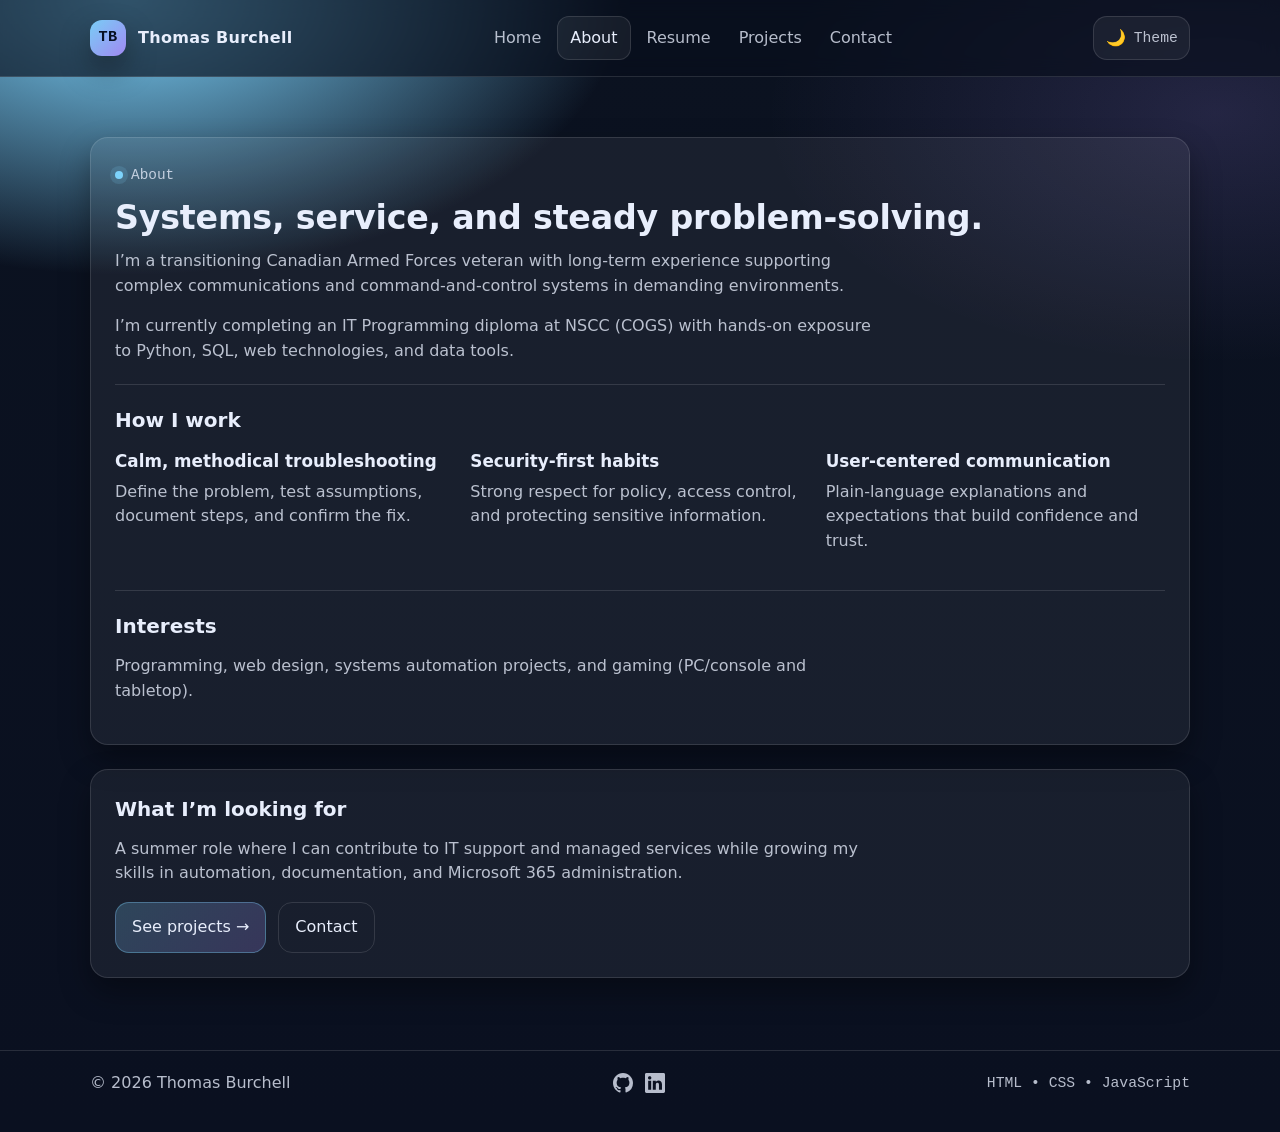
==== commit 9212cf75: "Add SEO meta tags, fix typos, update footers and CSS typography Co-authored-by: Anaxagorius <1885156" ====
--- a/about.html
+++ b/about.html
@@ -5,6 +5,25 @@
   <meta name="viewport" content="width=device-width,initial-scale=1" />
   <title>About | Thomas Burchell</title>
   <meta name="description" content="About Thomas Burchell — background, strengths, and interests." />
+  
+  <!-- Favicon -->
+  <link rel="icon" type="image/png" sizes="32x32" href="assets/images/favicon-32x32.png">
+  <link rel="icon" type="image/png" sizes="16x16" href="assets/images/favicon-16x16.png">
+  <link rel="apple-touch-icon" sizes="180x180" href="assets/images/apple-touch-icon.png">
+  
+  <!-- Open Graph (LinkedIn, Facebook) -->
+  <meta property="og:title" content="About | Thomas Burchell">
+  <meta property="og:description" content="CAF veteran and IT Programming student specializing in systems integration, security, and technical support.">
+  <meta property="og:image" content="https://anaxagorius.github.io/assets/images/og-preview.png">
+  <meta property="og:url" content="https://anaxagorius.github.io/about.html">
+  <meta property="og:type" content="website">
+  
+  <!-- Twitter Card -->
+  <meta name="twitter:card" content="summary_large_image">
+  <meta name="twitter:title" content="About | Thomas Burchell">
+  <meta name="twitter:description" content="CAF veteran and IT Programming student specializing in systems integration, security, and technical support.">
+  <meta name="twitter:image" content="https://anaxagorius.github.io/assets/images/og-preview.png">
+  
   <link rel="stylesheet" href="assets/css/styles.css" />
   <script defer src="assets/js/main.js"></script>
 </head>
@@ -100,6 +119,18 @@
   <div class="container">
     <div class="footer-row">
       <span>© <span data-year></span> Thomas Burchell</span>
+      <div style="display:flex;gap:.75rem;align-items:center;">
+        <a href="https://github.com/Anaxagorius" aria-label="GitHub" style="display:flex;align-items:center;">
+          <svg width="20" height="20" fill="currentColor" viewBox="0 0 16 16">
+            <path d="M8 0C3.58 0 0 3.58 0 8c0 3.54 2.29 6.53 5.47 7.59.4.07.55-.17.55-.38 0-.19-.01-.82-.01-1.49-2.01.37-2.53-.49-2.69-.94-.09-.23-.48-.94-.82-1.13-.28-.15-.68-.52-.01-.53.63-.01 1.08.58 1.23.82.72 1.21 1.87.87 2.33.66.07-.52.28-.87.51-1.07-1.78-.2-3.64-.89-3.64-3.95 0-.87.31-1.59.82-2.15-.08-.2-.36-1.02.08-2.12 0 0 .67-.21 2.2.82.64-.18 1.32-.27 2-.27.68 0 1.36.09 2 .27 1.53-1.04 2.2-.82 2.2-.82.44 1.1.16 1.92.08 2.12.51.56.82 1.27.82 2.15 0 3.07-1.87 3.75-3.65 3.95.29.25.54.73.54 1.48 0 1.07-.01 1.93-.01 2.2 0 .21.15.46.55.38A8.012 8.012 0 0 0 16 8c0-4.42-3.58-8-8-8z"/>
+          </svg>
+        </a>
+        <a href="https://www.linkedin.com/in/t-b-2252a82ab/" aria-label="LinkedIn" style="display:flex;align-items:center;">
+          <svg width="20" height="20" fill="currentColor" viewBox="0 0 16 16">
+            <path d="M0 1.146C0 .513.526 0 1.175 0h13.65C15.474 0 16 .513 16 1.146v13.708c0 .633-.526 1.146-1.175 1.146H1.175C.526 16 0 15.487 0 14.854V1.146zm4.943 12.248V6.169H2.542v7.225h2.401zm-1.2-8.212c.837 0 1.358-.554 1.358-1.248-.015-.709-.52-1.248-1.342-1.248-.822 0-1.359.54-1.359 1.248 0 .694.521 1.248 1.327 1.248h.016zm4.908 8.212V9.359c0-.216.016-.432.08-.586.173-.431.568-.878 1.232-.878.869 0 1.216.662 1.216 1.634v3.865h2.401V9.25c0-2.22-1.184-3.252-2.764-3.252-1.274 0-1.845.7-2.165 1.193v.025h-.016a5.54 5.54 0 0 1 .016-.025V6.169h-2.4c.03.678 0 7.225 0 7.225h2.4z"/>
+          </svg>
+        </a>
+      </div>
       <span class="mini">HTML • CSS • JavaScript</span>
     </div>
   </div>
--- a/assets/css/styles.css
+++ b/assets/css/styles.css
@@ -38,7 +38,7 @@
   font-family: var(--sans);
   color: var(--text);
   background:
-    radial-gradient(900px 500px at 10% 0%, rgba(125,211,252,0.18), transparent 55%),
+    radial-gradient(900px 500px at 10% 0%, rgba(125,211,252,3.18), transparent 55%),
     radial-gradient(900px 500px at 95% 10%, rgba(167,139,250,0.16), transparent 50%),
     linear-gradient(180deg, var(--bg), var(--bg2));
   line-height: 1.55;
@@ -190,11 +190,16 @@
   font-size: clamp(1.8rem, 2.6vw, 2.6rem);
   line-height: 1.15;
   letter-spacing: -0.2px;
+  max-width: 65ch; /* Improved readability */
 }
 h2{ margin: 0 0 .75rem; font-size: 1.25rem; }
 h3{ margin: 0 0 .35rem; font-size: 1.05rem; }
 
-p{ margin: 0 0 1rem; color: var(--muted); }
+p{ 
+  margin: 0 0 1rem; 
+  color: var(--muted);
+  max-width: 75ch; /* Better line length for body text */
+}
 
 .hr{ height:1px; background: var(--border); margin: 1.25rem 0; }
 
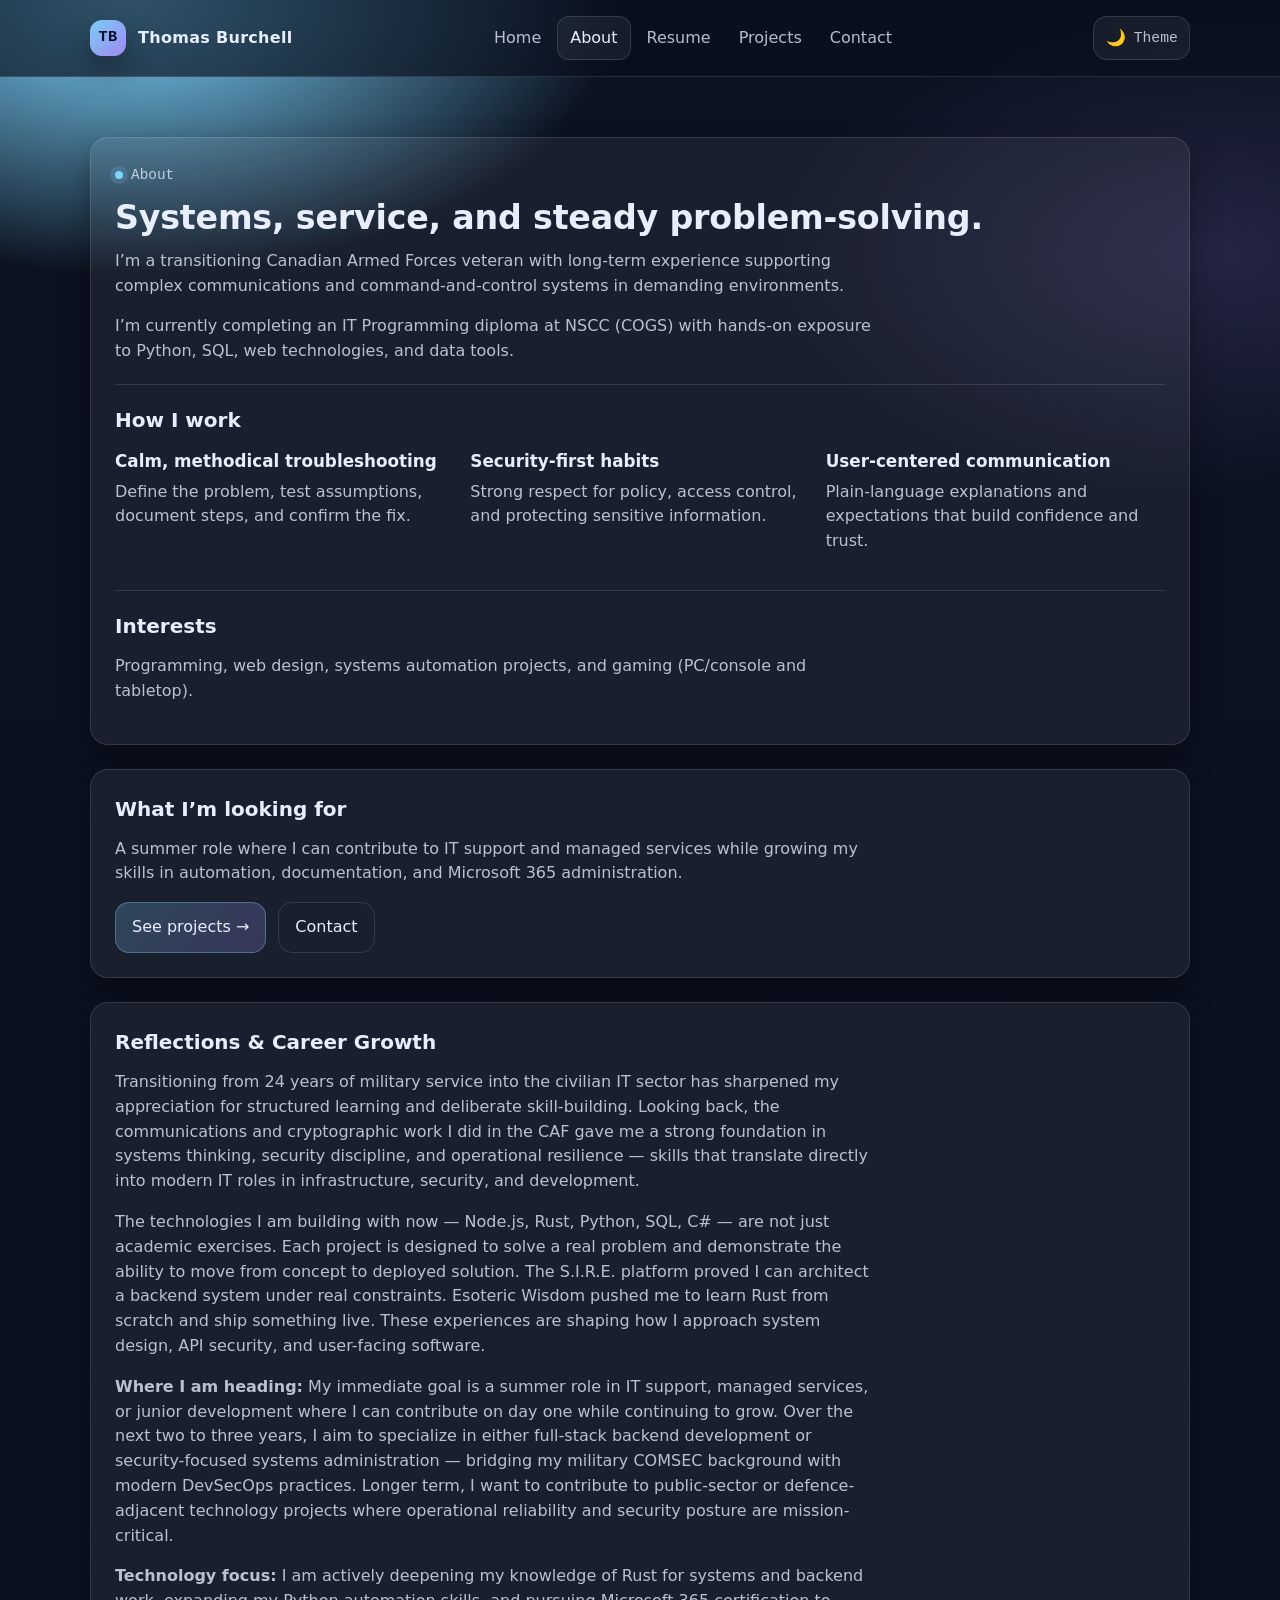
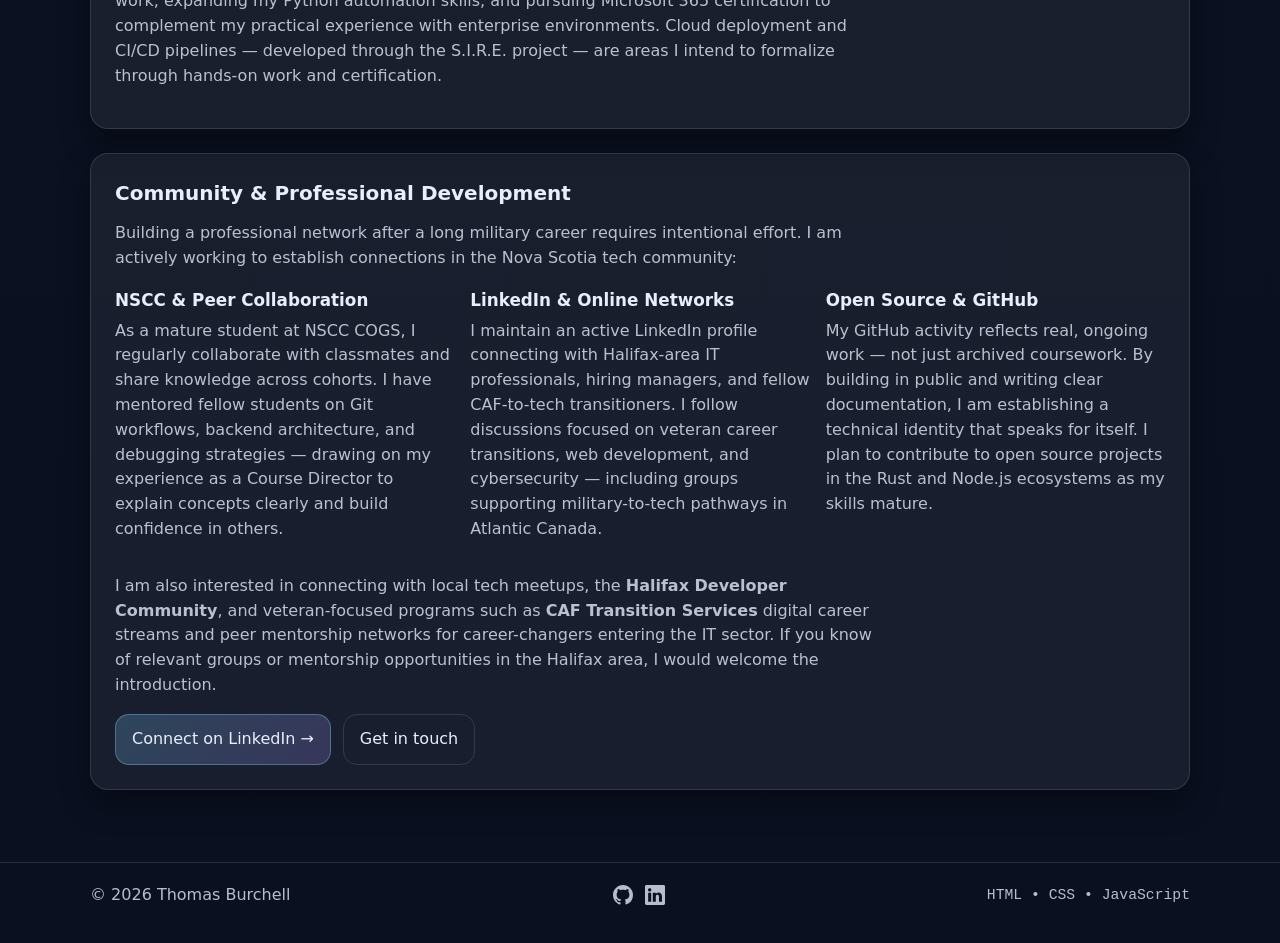
==== commit a671be07: "improve profile: expand Experience, rewrite Projects with problem/solution/tech, add Reflections and" ====
--- a/about.html
+++ b/about.html
@@ -111,6 +111,81 @@
     <div class="btn-row">
       <a class="btn primary" href="projects.html">See projects →</a>
       <a class="btn" href="contact.html">Contact</a>
+    </div>
+  </section>
+
+  <section class="card card-pad reveal">
+    <h2>Reflections &amp; Career Growth</h2>
+    <p>
+      Transitioning from 24 years of military service into the civilian IT sector has sharpened my appreciation for
+      structured learning and deliberate skill-building. Looking back, the communications and cryptographic work I did
+      in the CAF gave me a strong foundation in systems thinking, security discipline, and operational resilience &mdash;
+      skills that translate directly into modern IT roles in infrastructure, security, and development.
+    </p>
+    <p>
+      The technologies I am building with now &mdash; Node.js, Rust, Python, SQL, C# &mdash; are not just academic exercises.
+      Each project is designed to solve a real problem and demonstrate the ability to move from concept to deployed
+      solution. The S.I.R.E. platform proved I can architect a backend system under real constraints. Esoteric Wisdom
+      pushed me to learn Rust from scratch and ship something live. These experiences are shaping how I approach
+      system design, API security, and user-facing software.
+    </p>
+    <p>
+      <strong>Where I am heading:</strong> My immediate goal is a summer role in IT support, managed services, or
+      junior development where I can contribute on day one while continuing to grow. Over the next two to three years,
+      I aim to specialize in either full-stack backend development or security-focused systems administration &mdash;
+      bridging my military COMSEC background with modern DevSecOps practices. Longer term, I want to contribute to
+      public-sector or defence-adjacent technology projects where operational reliability and security posture are
+      mission-critical.
+    </p>
+    <p>
+      <strong>Technology focus:</strong> I am actively deepening my knowledge of Rust for systems and backend work,
+      expanding my Python automation skills, and pursuing Microsoft 365 certification to complement my practical
+      experience with enterprise environments. Cloud deployment and CI/CD pipelines &mdash; developed through the S.I.R.E.
+      project &mdash; are areas I intend to formalize through hands-on work and certification.
+    </p>
+  </section>
+
+  <section class="card card-pad reveal">
+    <h2>Community &amp; Professional Development</h2>
+    <p>
+      Building a professional network after a long military career requires intentional effort. I am actively working
+      to establish connections in the Nova Scotia tech community:
+    </p>
+    <div class="grid">
+      <div>
+        <h3>NSCC &amp; Peer Collaboration</h3>
+        <p>
+          As a mature student at NSCC COGS, I regularly collaborate with classmates and share knowledge across
+          cohorts. I have mentored fellow students on Git workflows, backend architecture, and debugging strategies &mdash;
+          drawing on my experience as a Course Director to explain concepts clearly and build confidence in others.
+        </p>
+      </div>
+      <div>
+        <h3>LinkedIn &amp; Online Networks</h3>
+        <p>
+          I maintain an active LinkedIn profile connecting with Halifax-area IT professionals, hiring managers, and
+          fellow CAF-to-tech transitioners. I follow discussions focused on veteran career transitions, web
+          development, and cybersecurity &mdash; including groups supporting military-to-tech pathways in Atlantic Canada.
+        </p>
+      </div>
+      <div>
+        <h3>Open Source &amp; GitHub</h3>
+        <p>
+          My GitHub activity reflects real, ongoing work &mdash; not just archived coursework. By building in public and
+          writing clear documentation, I am establishing a technical identity that speaks for itself. I plan to
+          contribute to open source projects in the Rust and Node.js ecosystems as my skills mature.
+        </p>
+      </div>
+    </div>
+    <p style="margin-top:1rem;">
+      I am also interested in connecting with local tech meetups, the <strong>Halifax Developer Community</strong>,
+      and veteran-focused programs such as <strong>CAF Transition Services</strong> digital career streams and
+      peer mentorship networks for career-changers entering the IT sector. If you know of relevant groups or
+      mentorship opportunities in the Halifax area, I would welcome the introduction.
+    </p>
+    <div class="btn-row">
+      <a class="btn primary" href="https://www.linkedin.com/in/t-b-2252a82ab/" target="_blank" rel="noopener">Connect on LinkedIn →</a>
+      <a class="btn" href="contact.html">Get in touch</a>
     </div>
   </section>
 </main>
--- a/assets/css/styles.css
+++ b/assets/css/styles.css
@@ -297,6 +297,17 @@
 .project-grid{ display:grid; grid-template-columns: repeat(2, 1fr); gap: 1rem; margin-top: 1rem; }
 @media (max-width: 900px){ .project-grid{ grid-template-columns: 1fr; } }
 .project .meta{ display:flex; flex-wrap: wrap; gap:.5rem; margin-top: .75rem; }
+.project-link{
+  display: inline-flex;
+  align-items: center;
+  gap: .35rem;
+  color: var(--brand);
+  font-size: .92rem;
+  margin-top: .65rem;
+  text-decoration: none;
+  font-weight: 500;
+}
+.project-link:hover{ text-decoration: underline; text-underline-offset: 3px; }
 
 /* Contact */
 .contact-grid{ display:grid; grid-template-columns: 1fr 1fr; gap: 1rem; }
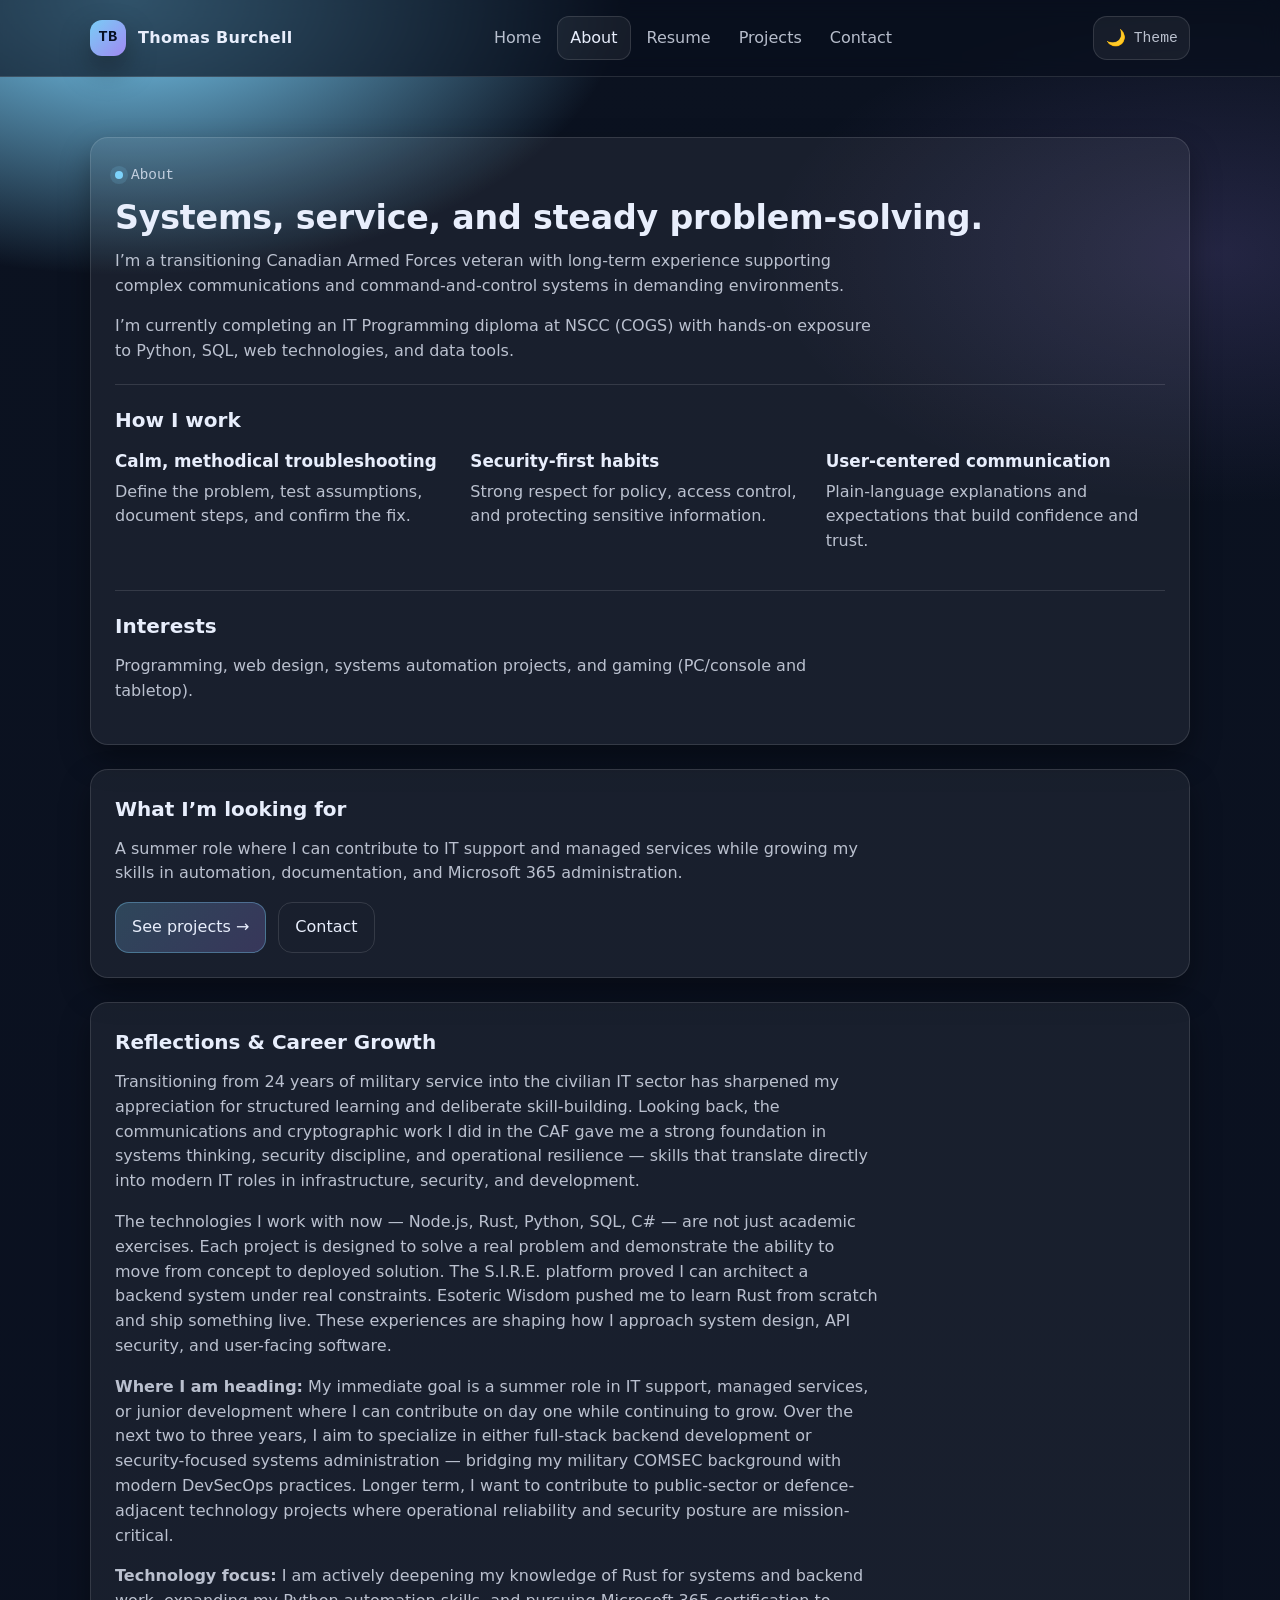
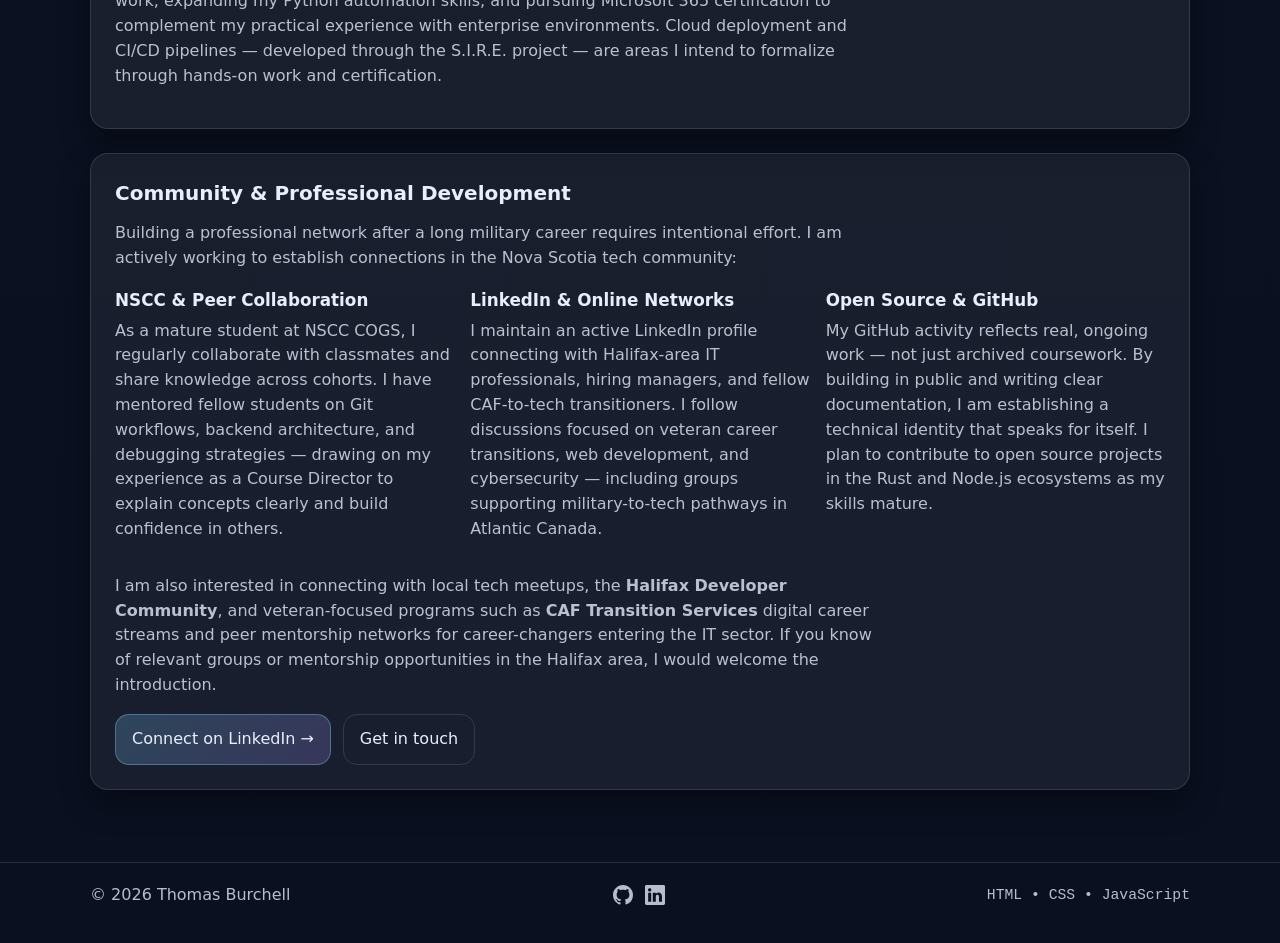
==== commit 063dd019: "fix review feedback: consistent hyphen style, cleaner phrasing in about.html Agent-Logs-Url: https:/" ====
--- a/about.html
+++ b/about.html
@@ -123,7 +123,7 @@
       skills that translate directly into modern IT roles in infrastructure, security, and development.
     </p>
     <p>
-      The technologies I am building with now &mdash; Node.js, Rust, Python, SQL, C# &mdash; are not just academic exercises.
+      The technologies I work with now &mdash; Node.js, Rust, Python, SQL, C# &mdash; are not just academic exercises.
       Each project is designed to solve a real problem and demonstrate the ability to move from concept to deployed
       solution. The S.I.R.E. platform proved I can architect a backend system under real constraints. Esoteric Wisdom
       pushed me to learn Rust from scratch and ship something live. These experiences are shaping how I approach
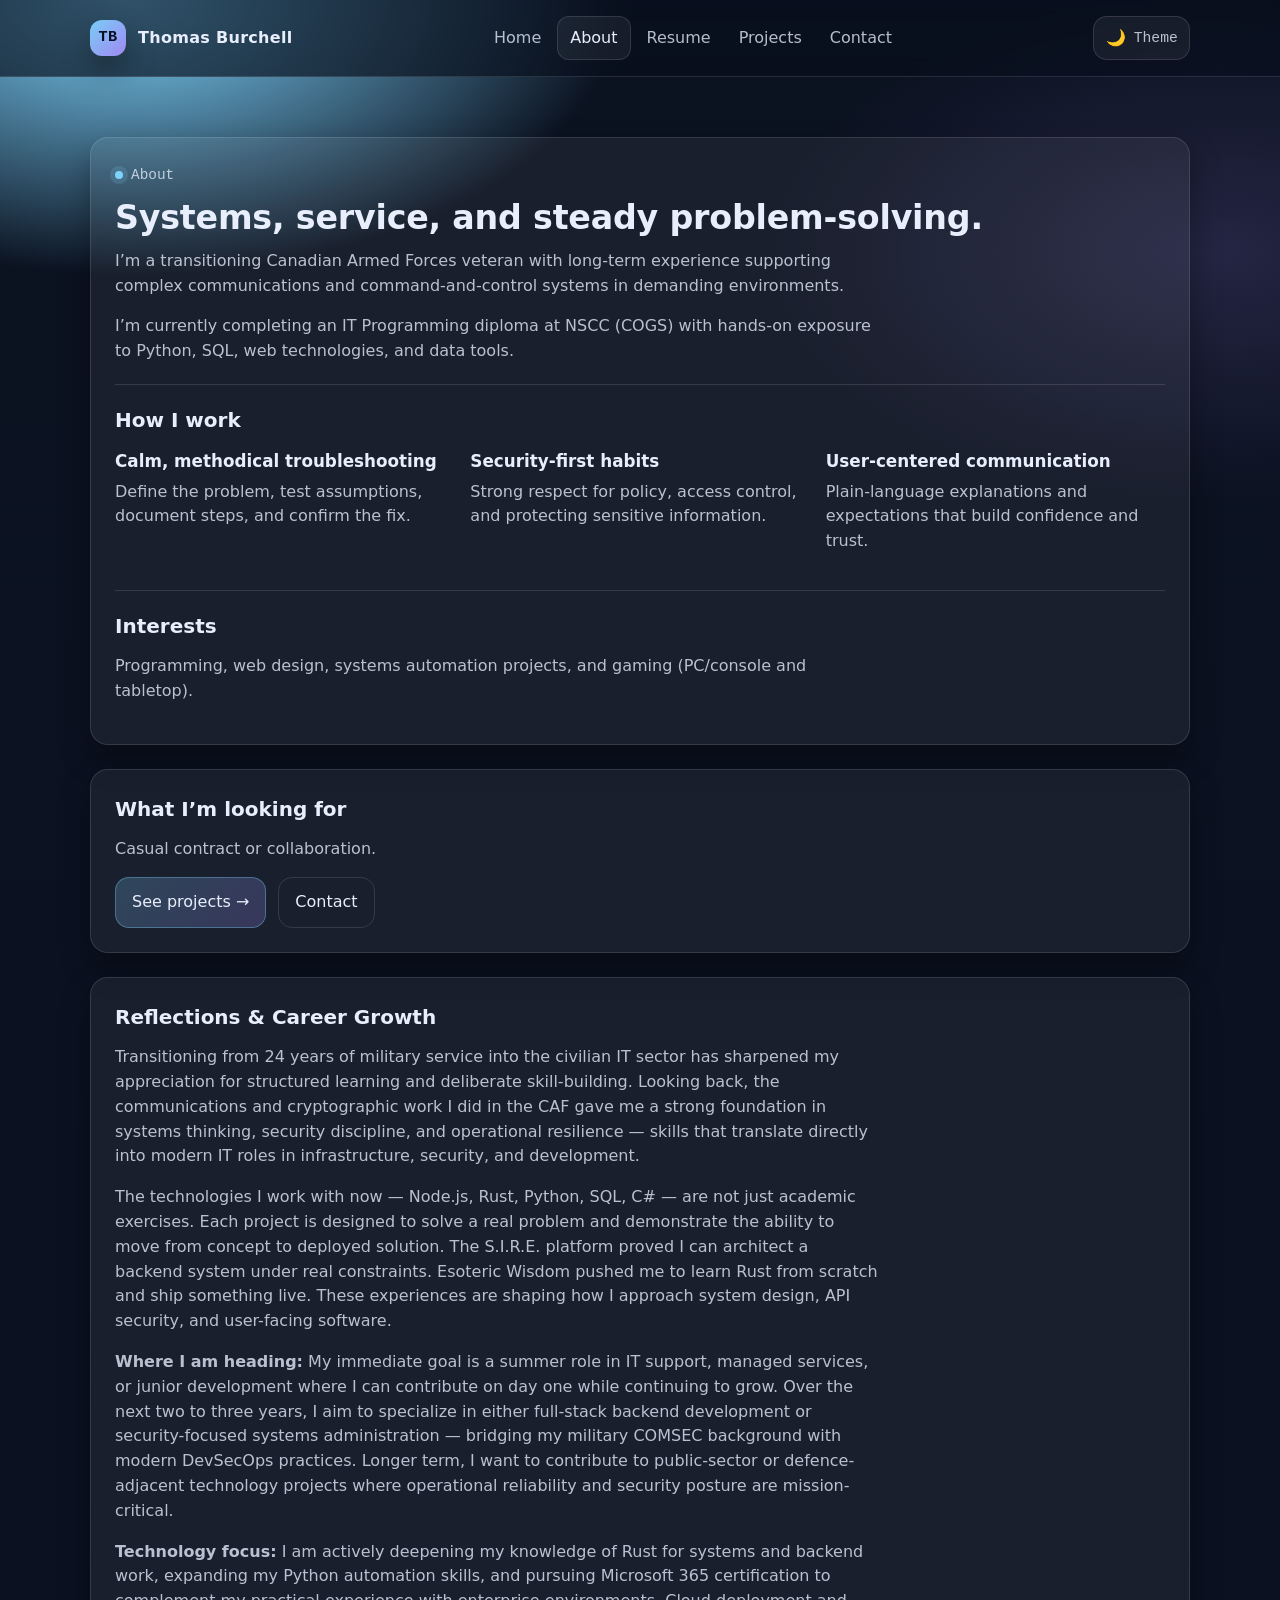
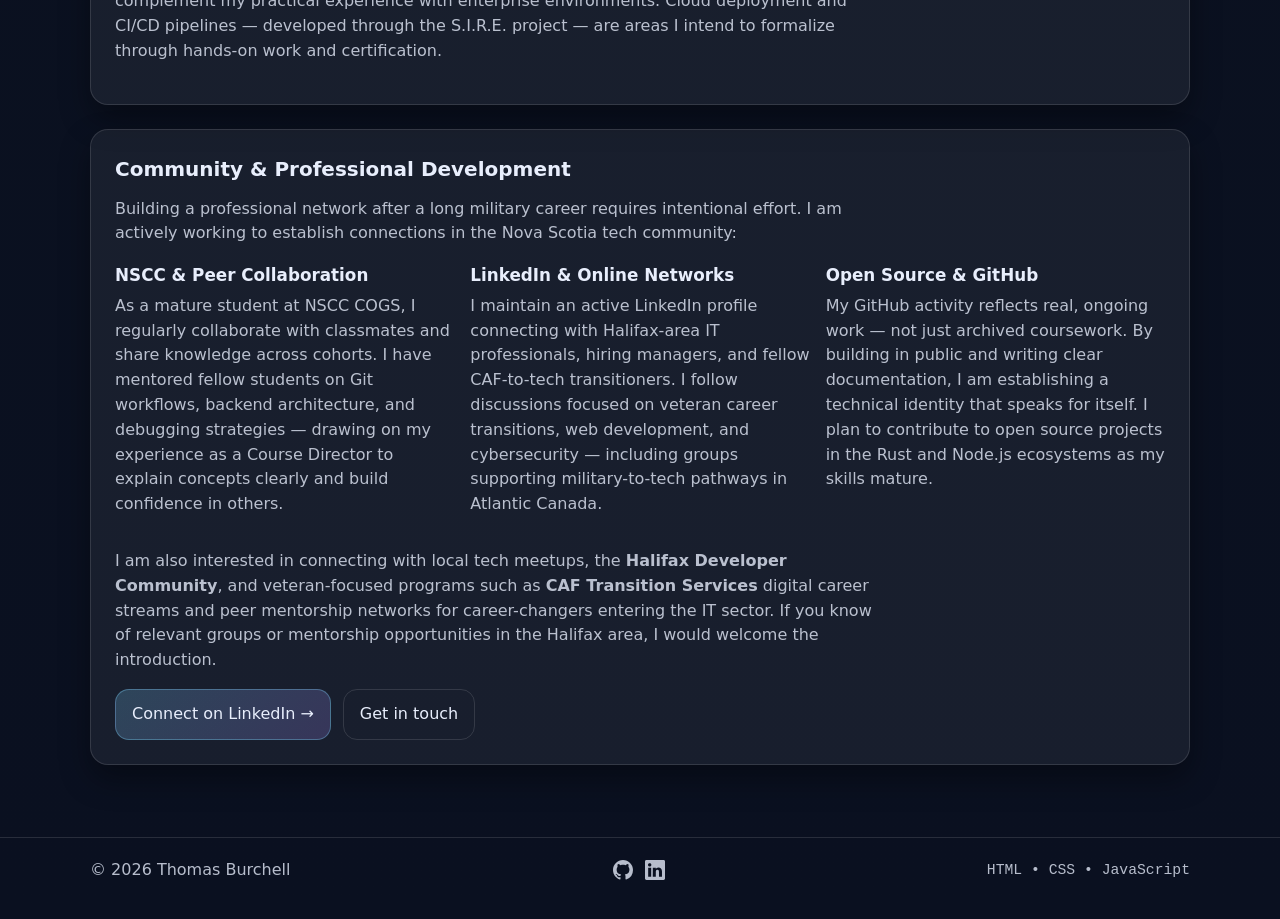
==== commit 236a9353: "Revise description in about.html Updated the description of what I'm looking for." ====
--- a/about.html
+++ b/about.html
@@ -105,8 +105,7 @@
   <section class="card card-pad reveal">
     <h2>What I’m looking for</h2>
     <p>
-      A summer role where I can contribute to IT support and managed services while growing my skills in automation,
-      documentation, and Microsoft 365 administration.
+      Casual contract or collaboration.
     </p>
     <div class="btn-row">
       <a class="btn primary" href="projects.html">See projects →</a>
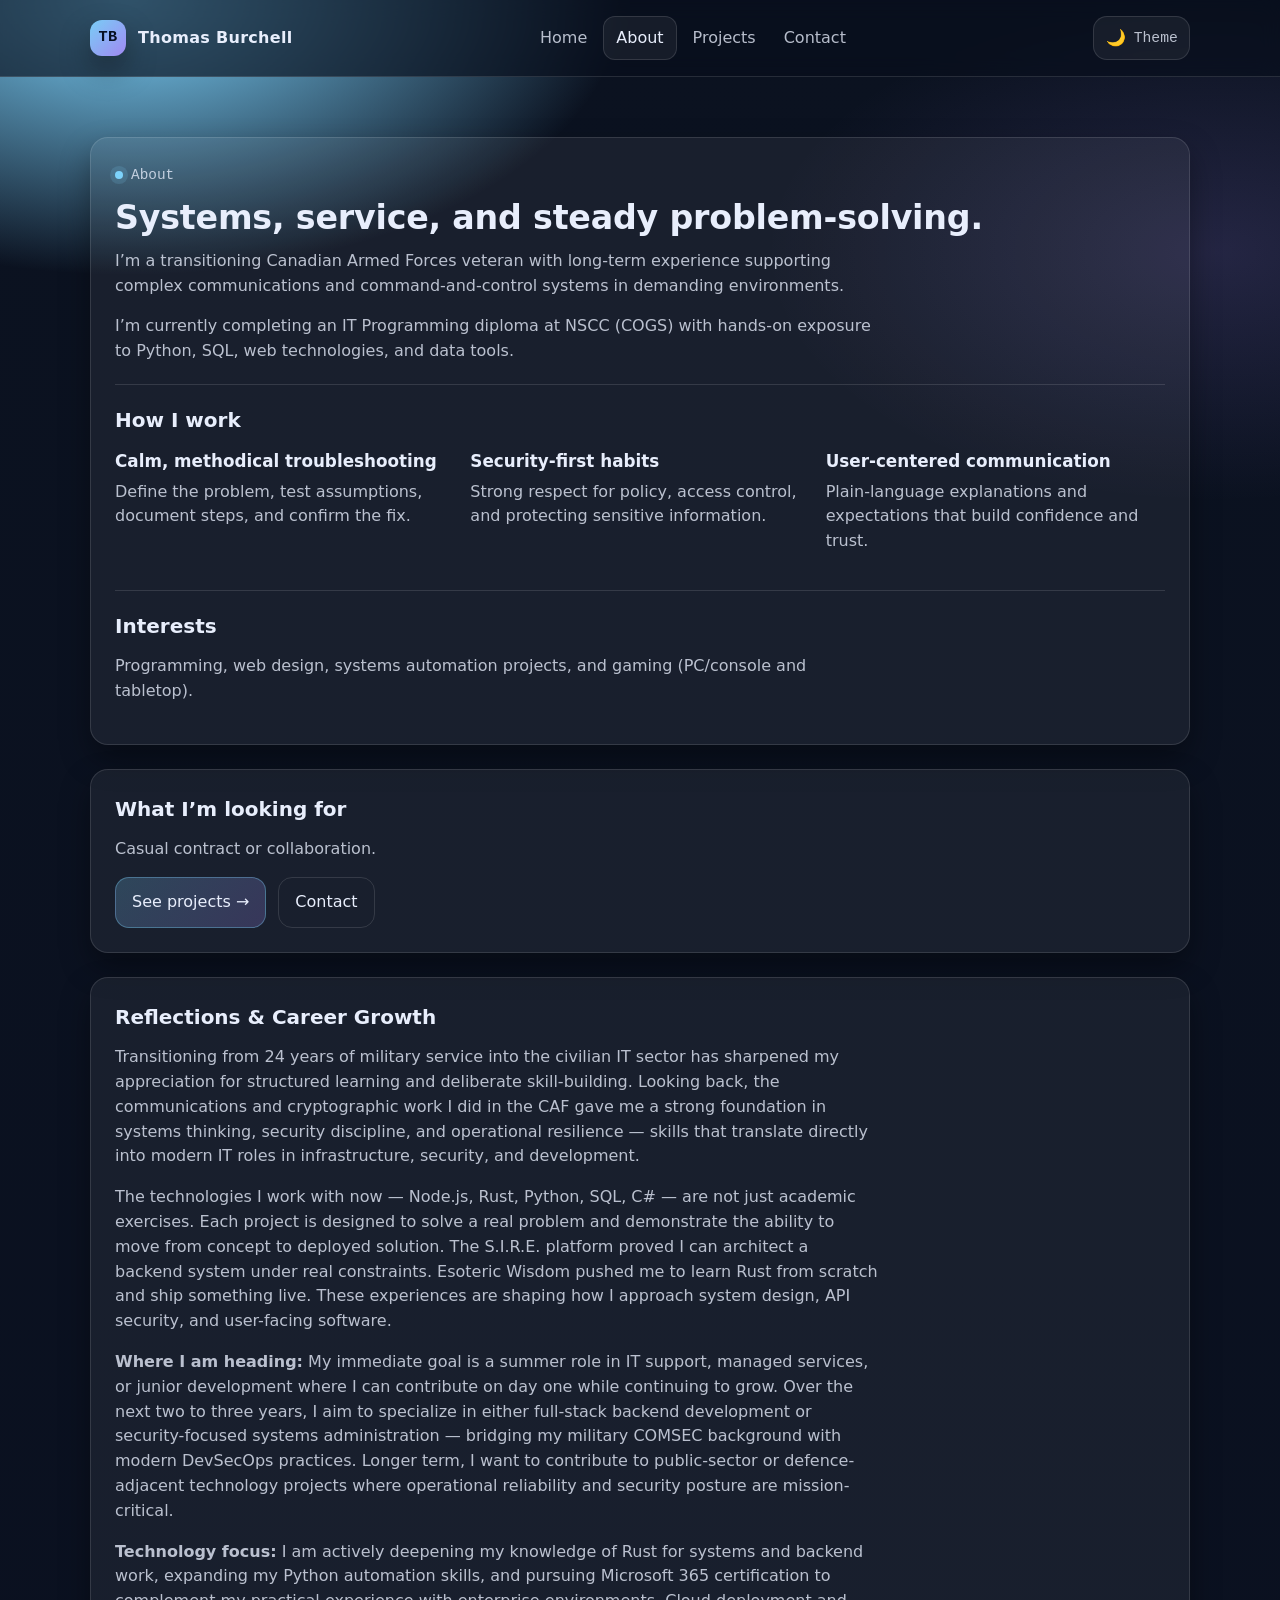
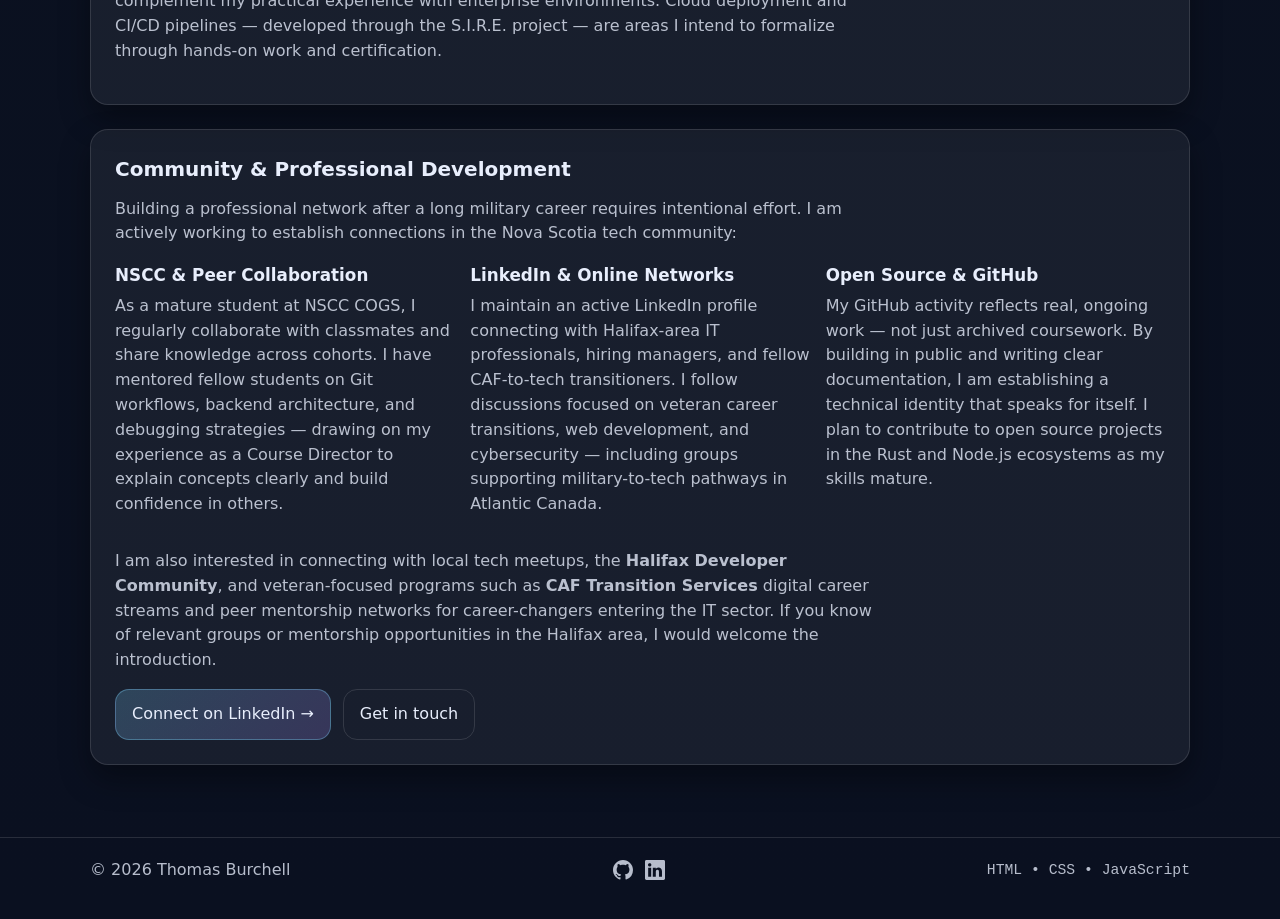
==== commit da110a80: "Remove physical resume and add mailto resume request button Agent-Logs-Url: https://github.com/Anaxa" ====
--- a/about.html
+++ b/about.html
@@ -40,7 +40,6 @@
       <nav class="nav-links" aria-label="Primary">
         <a data-nav href="index.html">Home</a>
         <a data-nav href="about.html">About</a>
-        <a data-nav href="resume.html">Resume</a>
         <a data-nav href="projects.html">Projects</a>
         <a data-nav href="contact.html">Contact</a>
       </nav>
@@ -56,7 +55,6 @@
     <div class="mobile-menu" data-mobile-menu>
       <a data-nav href="index.html">Home</a>
       <a data-nav href="about.html">About</a>
-      <a data-nav href="resume.html">Resume</a>
       <a data-nav href="projects.html">Projects</a>
       <a data-nav href="contact.html">Contact</a>
     </div>
